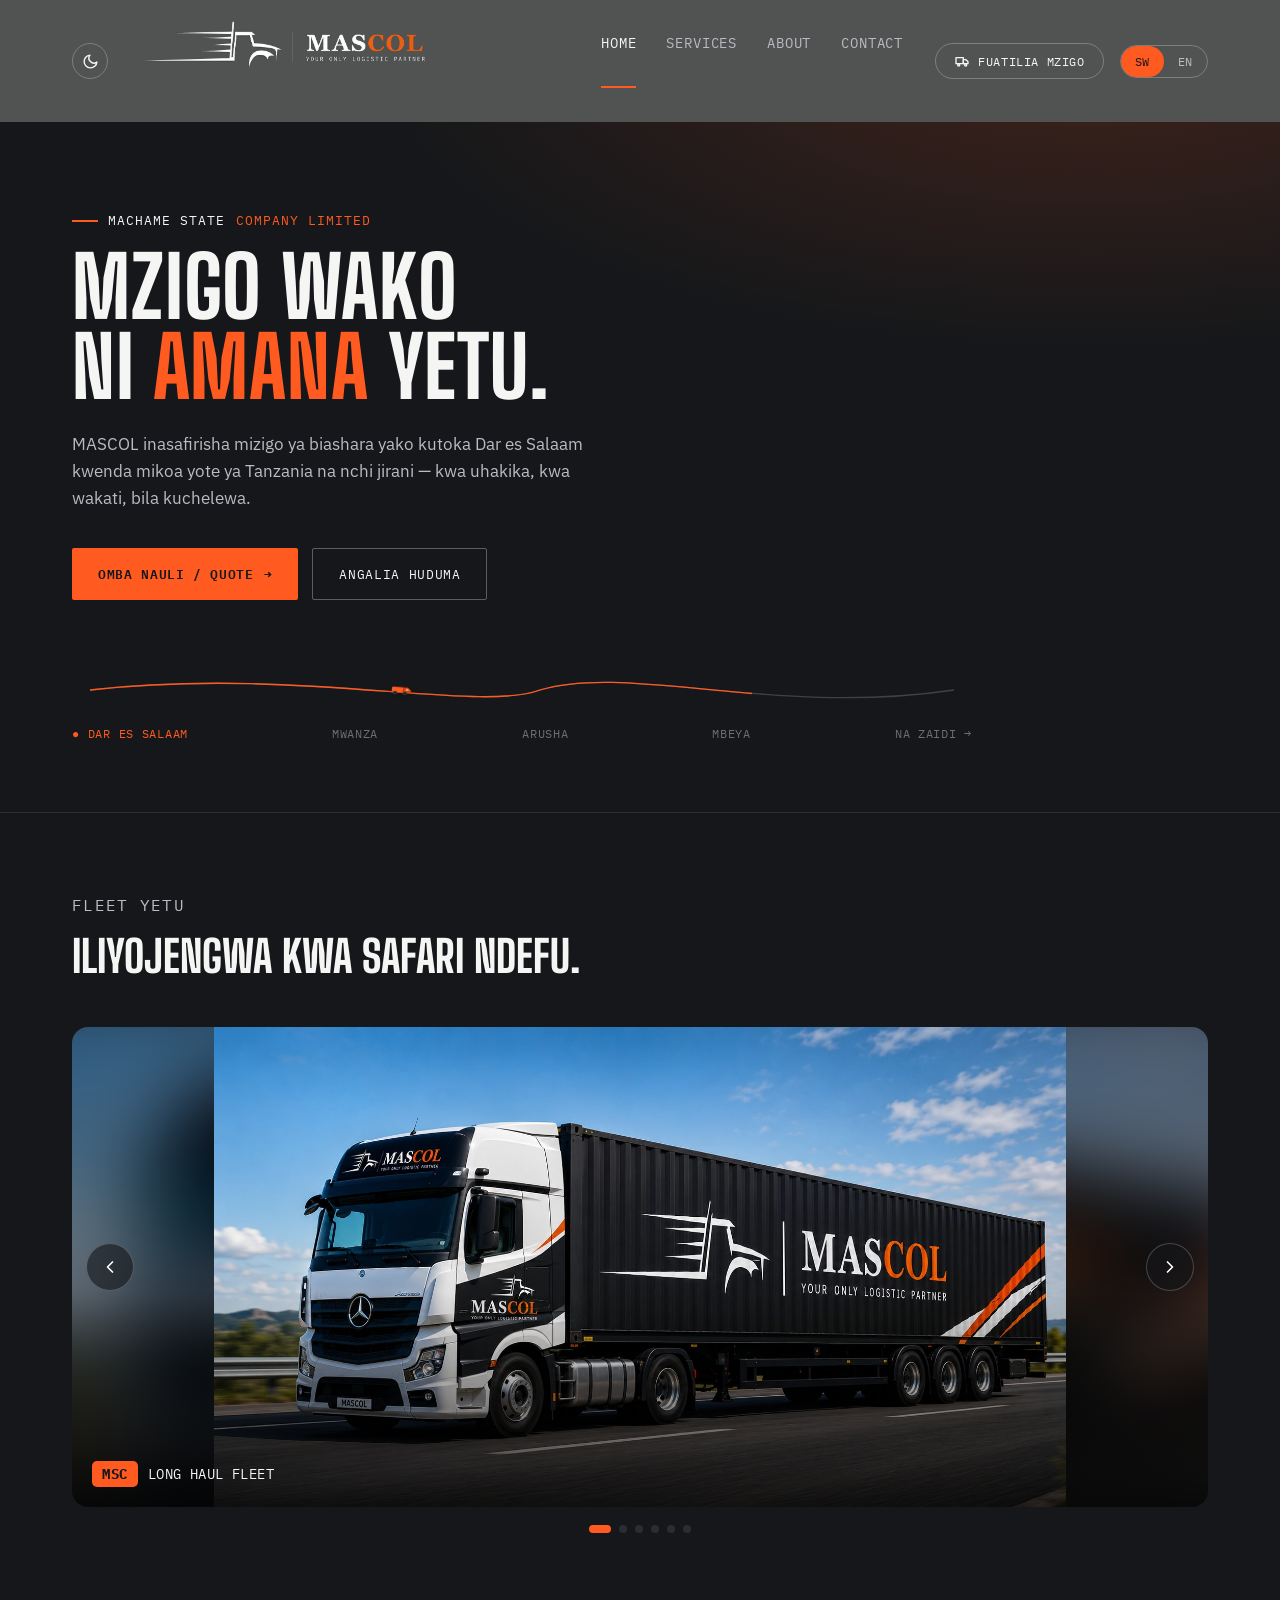
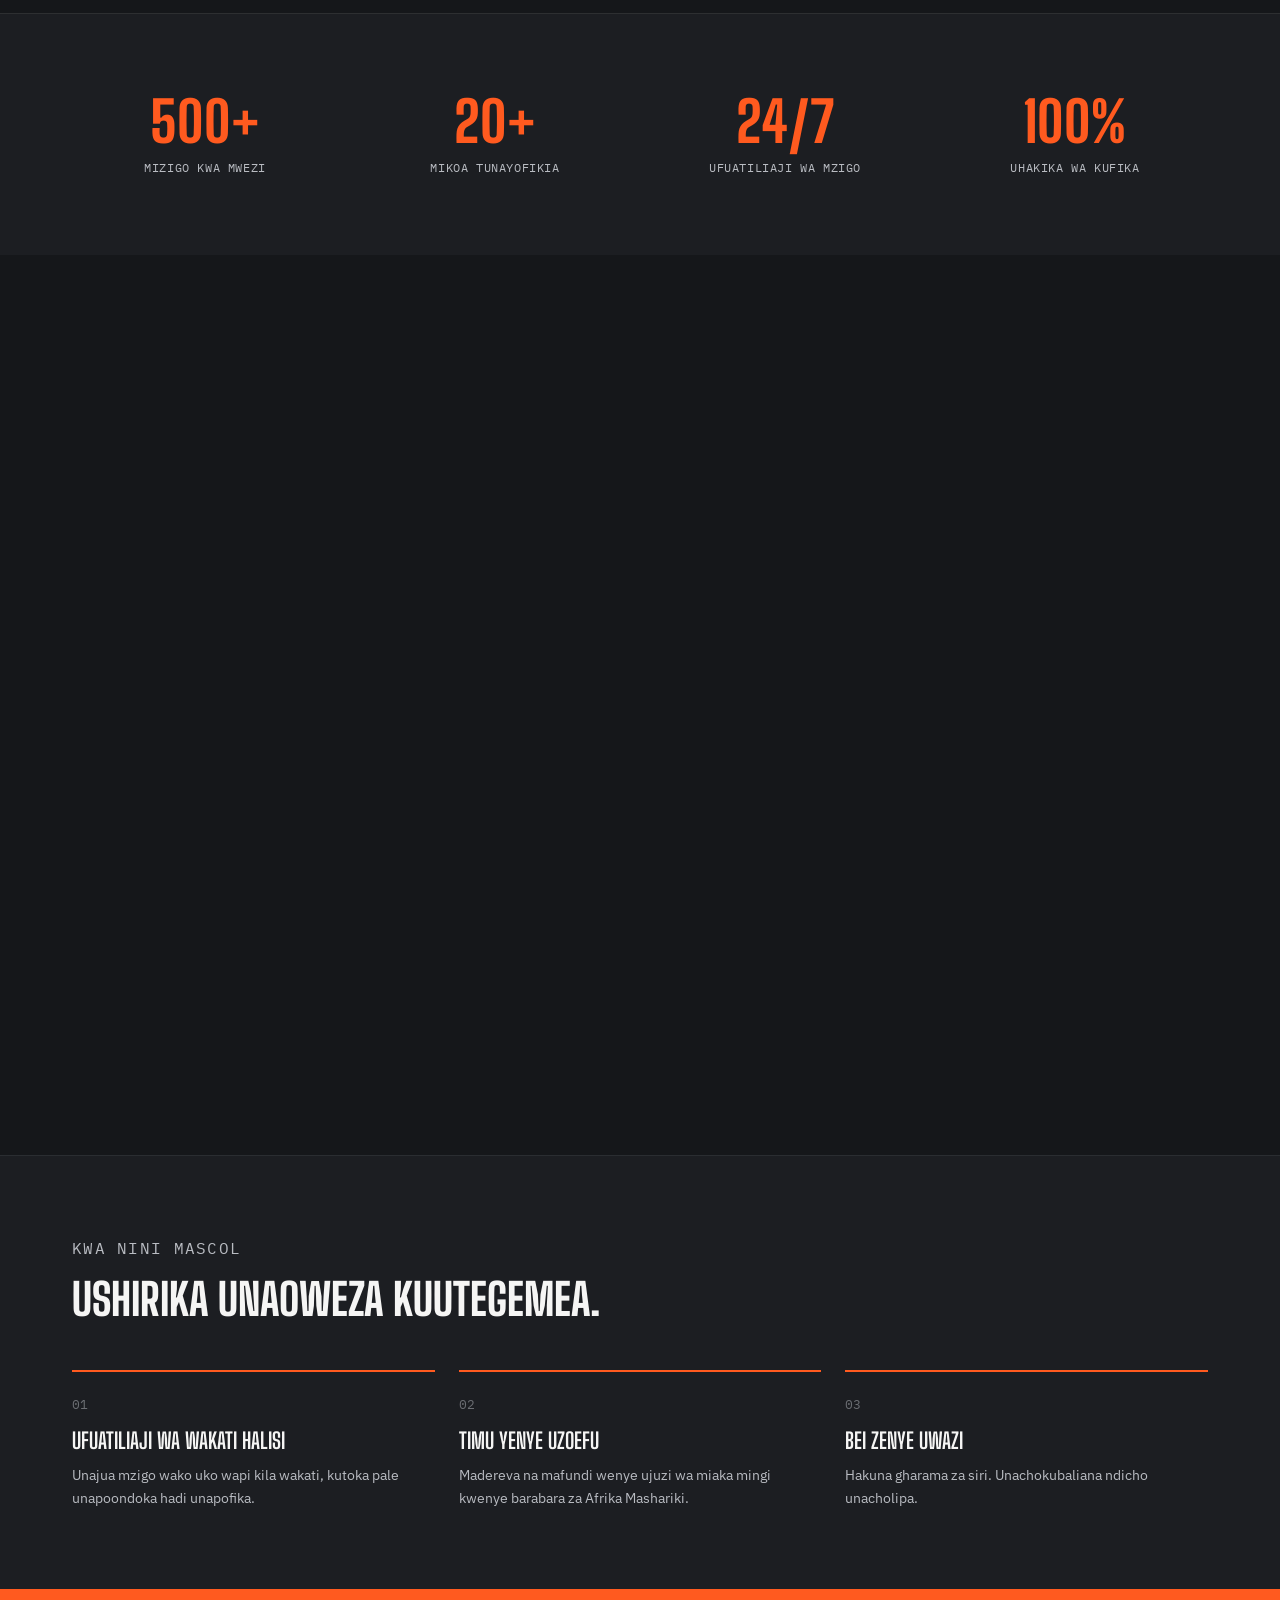
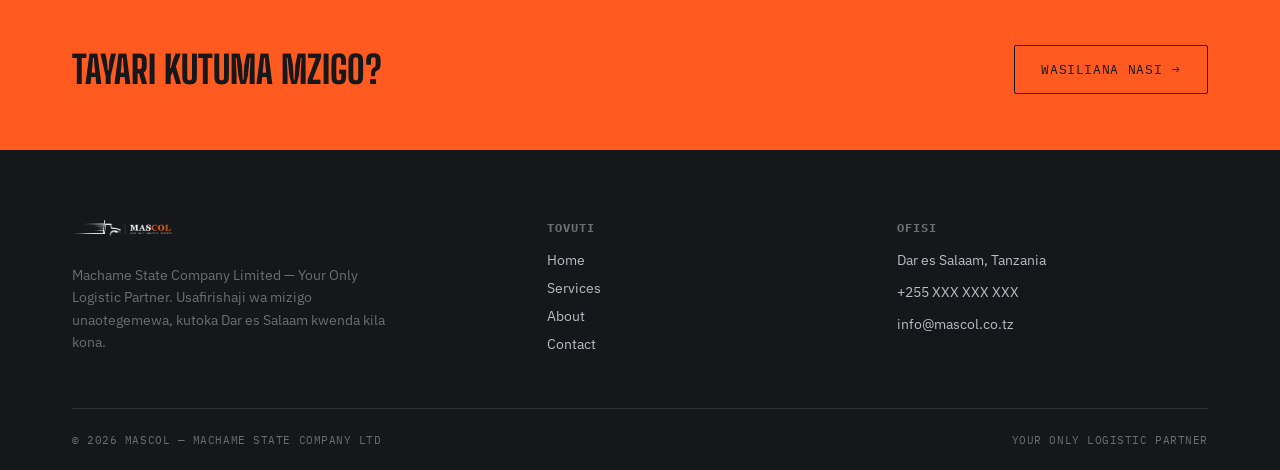
==== index.html @ 11c91803 "Add files via upload" ====
<!DOCTYPE html>
<html lang="sw">
<head>
<meta charset="UTF-8">
<meta name="viewport" content="width=device-width, initial-scale=1.0">
<title>MASCOL — Machame State Company Limited | Mzigo Wako, Amana Yetu</title>
<meta name="description" content="MASCOL (Machame State Company Limited) — kampuni ya usafirishaji wa mizigo Dar es Salaam. Your Only Logistic Partner.">
<link rel="preconnect" href="https://fonts.googleapis.com">
<link href="https://fonts.googleapis.com/css2?family=Big+Shoulders+Display:wght@700;800;900&family=IBM+Plex+Sans:wght@400;500;600;700&family=IBM+Plex+Mono:wght@400;500&display=swap" rel="stylesheet">
<link rel="stylesheet" href="css/style.css">
</head>
<body>

<header class="site-header">
  <div class="wrap">
        <button class="theme-toggle" id="themeToggle" aria-label="Badilisha mwonekano (dark/light)">
        <svg class="icon-moon" viewBox="0 0 24 24" fill="none" stroke-width="2" stroke-linecap="round" stroke-linejoin="round"><path d="M21 12.8A9 9 0 1 1 11.2 3 7 7 0 0 0 21 12.8z"/></svg>
        <svg class="icon-sun" viewBox="0 0 24 24" fill="none" stroke-width="2" stroke-linecap="round" stroke-linejoin="round"><circle cx="12" cy="12" r="4"/><path d="M12 2v2M12 20v2M4.9 4.9l1.4 1.4M17.7 17.7l1.4 1.4M2 12h2M20 12h2M4.9 19.1l1.4-1.4M17.7 6.3l1.4-1.4"/></svg>
      </button>

    <a href="index.html" class="brand">
      <img src="assets/logo-full-lockup.png" alt="MASCOL - Your Only Logistic Partner" class="brand-logo logo-dark">
      <img src="assets/logo-full-lockup-dark.png" alt="MASCOL - Your Only Logistic Partner" class="brand-logo logo-light">
    </a>
    <nav class="main-nav" id="mainNav">
      <a href="index.html" class="active" data-i18n-en="Home">Home</a>
      <a href="services.html" data-i18n-en="Services">Services</a>
      <a href="about.html" data-i18n-en="About">About</a>
      <a href="contact.html" data-i18n-en="Contact">Contact</a>
    </nav>
    <div class="header-right">
      <a href="contact.html" class="track-btn">
        <svg viewBox="0 0 24 24" fill="none" stroke-width="2" stroke-linecap="round" stroke-linejoin="round"><path d="M3 7h11v9H3z"/><path d="M14 10h4l3 3v3h-7z"/><circle cx="7" cy="18" r="1.6"/><circle cx="17.5" cy="18" r="1.6"/></svg>
        <span class="label" data-i18n-en="Track Shipment">Fuatilia Mzigo</span>
      </a>
      <div class="lang-switch">
        <button class="lang-btn" data-lang="sw">SW</button>
        <button class="lang-btn" data-lang="en">EN</button>
      </div>
      <button class="nav-toggle" id="navToggle" aria-label="Fungua menu">
        <span></span><span></span><span></span>
      </button>
    </div>
  </div>
</header>

<section class="hero">
  <div class="wrap">
    <p class="eyebrow" data-i18nhtml-en="<span class='eyebrow-white'>Machame State</span> Company Limited"><span class="eyebrow-white">Machame State</span> Company Limited</p>
    <h1 data-i18nhtml-en="Your cargo,<br>our <span class='accent'>commitment</span>.">Mzigo wako<br>ni <span class="accent">amana</span> yetu.</h1>
    <p class="lede" data-i18n-en="MASCOL moves your business cargo from Dar es Salaam to every region and neighbouring country — reliably, on time, every time.">MASCOL inasafirisha mizigo ya biashara yako kutoka Dar es Salaam kwenda mikoa yote ya Tanzania na nchi jirani — kwa uhakika, kwa wakati, bila kuchelewa.</p>
    <div class="btn-row">
      <a href="contact.html" class="btn btn-primary"><span data-i18n-en="Get a Quote">Omba Nauli / Quote</span> →</a>
      <a href="services.html" class="btn btn-outline" data-i18n-en="View Services">Angalia Huduma</a>
    </div>

    <div class="route-map">
      <div class="route-track">
        <svg class="route-line-svg" viewBox="0 0 1000 90" preserveAspectRatio="none">
          <path id="routeCurve" class="route-path" d="M20,45 C 250,10 450,80 520,45 C 620,5 780,85 980,45" />
          <path class="route-progress" d="M20,45 C 250,10 450,80 520,45 C 620,5 780,85 980,45" pathLength="900"/>
          <g class="route-truck">
            <rect x="-9" y="-8" width="13" height="8" rx="1.4"></rect>
            <path d="M4,-8 h4.5 l4,4.3 v3.7 h-8.5 z"></path>
            <rect x="6.4" y="-5.6" width="3.2" height="2.6" rx="0.4" class="window"></rect>
            <circle cx="-5" cy="0.6" r="2.1"></circle>
            <circle cx="6" cy="0.6" r="2.1"></circle>
            <animateMotion dur="7s" begin="0.4s" repeatCount="indefinite" rotate="auto" keyPoints="0;1" keyTimes="0;1" calcMode="linear">
              <mpath href="#routeCurve" xlink:href="#routeCurve"></mpath>
            </animateMotion>
          </g>
        </svg>
      </div>
      <div class="route-labels">
        <span class="origin">● DAR ES SALAAM</span>
        <span>MWANZA</span>
        <span>ARUSHA</span>
        <span>MBEYA</span>
        <span data-i18n-en="AND MORE →">NA ZAIDI →</span>
      </div>
    </div>
  </div>
</section>

<div class="tear-line on-dark"></div>

<section>
  <div class="wrap">
    <div class="section-head reveal">
      <p class="eyebrow" data-i18n-en="Our Fleet">Fleet Yetu</p>
      <h2 data-i18n-en="Built for the road ahead.">Iliyojengwa kwa safari ndefu.</h2>
    </div>
    <div class="fleet-scroll-wrap reveal">
      <button class="fleet-arrow prev" id="fleetPrev" aria-label="Iliyotangulia">
        <svg viewBox="0 0 24 24" fill="none" stroke="currentColor" stroke-width="2" stroke-linecap="round" stroke-linejoin="round"><polyline points="15 18 9 12 15 6"></polyline></svg>
      </button>
      <div class="fleet-viewport" id="fleetViewport">
        <div class="fleet-track" id="fleetTrack">
          <div class="fleet-item">
            <img class="bg-fill" src="assets/fleet/fleet-semi-truck.jpg" alt="" aria-hidden="true">
            <img class="fg-photo" src="assets/fleet/fleet-semi-truck.jpg" alt="MASCOL branded long-haul semi truck">
            <div class="tag"><span>MSC</span> Long Haul Fleet</div>
          </div>
          <div class="fleet-item">
            <img class="bg-fill" src="assets/fleet/fleet-box-truck.jpg" alt="" aria-hidden="true">
            <img class="fg-photo" src="assets/fleet/fleet-box-truck.jpg" alt="MASCOL branded box truck">
            <div class="tag"><span>MSC</span> Distribution</div>
          </div>
          <div class="fleet-item">
            <img class="bg-fill" src="assets/fleet/fleet-sprinter-van.jpg" alt="" aria-hidden="true">
            <img class="fg-photo" src="assets/fleet/fleet-sprinter-van.jpg" alt="MASCOL branded sprinter van">
            <div class="tag"><span>MSC</span> City Delivery</div>
          </div>
          <div class="fleet-item">
            <img class="bg-fill" src="assets/fleet/fleet-pickup-hilux.jpg" alt="" aria-hidden="true">
            <img class="fg-photo" src="assets/fleet/fleet-pickup-hilux.jpg" alt="MASCOL branded pickup truck">
            <div class="tag"><span>MSC</span> Local Delivery</div>
          </div>
          <div class="fleet-item">
            <img class="bg-fill" src="assets/fleet/fleet-minibus.jpg" alt="" aria-hidden="true">
            <img class="fg-photo" src="assets/fleet/fleet-minibus.jpg" alt="MASCOL branded minibus">
            <div class="tag"><span>MSC</span> Light Fleet</div>
          </div>
          <div class="fleet-item">
            <img class="bg-fill" src="assets/fleet/team-uniform.jpg" alt="" aria-hidden="true">
            <img class="fg-photo" src="assets/fleet/team-uniform.jpg" alt="MASCOL team member">
            <div class="tag"><span>MSC</span> Our Team</div>
          </div>
        </div>
      </div>
      <button class="fleet-arrow next" id="fleetNext" aria-label="Inayofuata">
        <svg viewBox="0 0 24 24" fill="none" stroke="currentColor" stroke-width="2" stroke-linecap="round" stroke-linejoin="round"><polyline points="9 18 15 12 9 6"></polyline></svg>
      </button>
    </div>
    <div class="fleet-dots" id="fleetDots"></div>
  </div>
</section>

<div class="tear-line on-dark"></div>

<section class="section-on-ink">
  <div class="wrap">
    <div class="stats">
      <div class="stat reveal"><div class="num">500+</div><div class="label" data-i18n-en="Shipments Per Month">Mizigo Kwa Mwezi</div></div>
      <div class="stat reveal"><div class="num">20+</div><div class="label" data-i18n-en="Regions Covered">Mikoa Tunayofikia</div></div>
      <div class="stat reveal"><div class="num">24/7</div><div class="label" data-i18n-en="Cargo Tracking">Ufuatiliaji wa Mzigo</div></div>
      <div class="stat reveal"><div class="num">100%</div><div class="label" data-i18n-en="Delivery Reliability">Uhakika wa Kufika</div></div>
    </div>
  </div>
</section>

<section>
  <div class="wrap">
    <div class="section-head reveal">
      <p class="eyebrow" data-i18n-en="Manifest — Services">Manifest — Huduma</p>
      <h2 data-i18n-en="Every shipment, the right route.">Kila mzigo, njia yake sahihi.</h2>
      <p data-i18n-en="From a single shop delivery to a full factory shipment — MASCOL has a route planned for every kind of cargo.">Kuanzia mzigo mdogo wa duka hadi shehena kubwa ya kiwanda — MASCOL ina njia iliyopangwa kwa kila aina ya mzigo.</p>
    </div>

    <div class="icon-card-grid">
      <a href="services.html" class="icon-card reveal">
        <div class="icon-wrap"><svg viewBox="0 0 24 24" fill="none" stroke-width="1.8" stroke-linecap="round" stroke-linejoin="round"><path d="M3 7h11v9H3z"/><path d="M14 10h4l3 3v3h-7z"/><circle cx="7" cy="18" r="1.6"/><circle cx="17.5" cy="18" r="1.6"/></svg></div>
        <span class="code">MSC 01</span>
        <h3 data-i18n-en="Domestic Freight">Usafirishaji wa Ndani</h3>
        <p data-i18n-en="Regular schedules to every region of Tanzania.">Ratiba za mara kwa mara kwenda kila mkoa wa Tanzania.</p>
        <span class="go" data-i18n-en="Learn more →">Soma Zaidi →</span>
      </a>
      <a href="services.html" class="icon-card reveal">
        <div class="icon-wrap"><svg viewBox="0 0 24 24" fill="none" stroke-width="1.8" stroke-linecap="round" stroke-linejoin="round"><circle cx="12" cy="12" r="9"/><path d="M3 12h18M12 3c2.5 2.6 4 6 4 9s-1.5 6.4-4 9c-2.5-2.6-4-6-4-9s1.5-6.4 4-9z"/></svg></div>
        <span class="code">MSC 02</span>
        <h3 data-i18n-en="International Freight">Usafirishaji wa Kimataifa</h3>
        <p data-i18n-en="Cross-border cargo to Kenya, Uganda, Rwanda, Zambia & DRC.">Mizigo ya mpakani kwenda Kenya, Uganda, Rwanda, Zambia na DRC.</p>
        <span class="go" data-i18n-en="Learn more →">Soma Zaidi →</span>
      </a>
      <a href="services.html" class="icon-card reveal">
        <div class="icon-wrap"><svg viewBox="0 0 24 24" fill="none" stroke-width="1.8" stroke-linecap="round" stroke-linejoin="round"><path d="M4 4h16v6H4z"/><path d="M4 10l2 10h12l2-10"/><path d="M9 14h6"/></svg></div>
        <span class="code">MSC 03</span>
        <h3>Clearing & Forwarding</h3>
        <p data-i18n-en="Full port & customs representation, documents included.">Uwakilishi kamili bandarini na forodhani, hati zote zikiwemo.</p>
        <span class="go" data-i18n-en="Learn more →">Soma Zaidi →</span>
      </a>
      <a href="services.html" class="icon-card reveal">
        <div class="icon-wrap"><svg viewBox="0 0 24 24" fill="none" stroke-width="1.8" stroke-linecap="round" stroke-linejoin="round"><path d="M3 9l9-5 9 5-9 5-9-5z"/><path d="M3 9v7l9 5 9-5V9"/><path d="M12 14v7"/></svg></div>
        <span class="code">MSC 04</span>
        <h3>Warehousing & Storage</h3>
        <p data-i18n-en="Protected warehouses before or after transport.">Maghala yaliyolindwa kabla au baada ya usafirishaji.</p>
        <span class="go" data-i18n-en="Learn more →">Soma Zaidi →</span>
      </a>
      <a href="services.html" class="icon-card reveal">
        <div class="icon-wrap"><svg viewBox="0 0 24 24" fill="none" stroke-width="1.8" stroke-linecap="round" stroke-linejoin="round"><circle cx="12" cy="8" r="4"/><path d="M6 20l2-6h8l2 6"/><path d="M9 14v-2M15 14v-2"/></svg></div>
        <span class="code">MSC 05</span>
        <h3 data-i18n-en="Special / Heavy Cargo">Mizigo Maalum</h3>
        <p data-i18n-en="Machinery, vehicles & out-of-gauge shipments.">Mitambo, magari na shehena zisizo za kawaida.</p>
        <span class="go" data-i18n-en="Learn more →">Soma Zaidi →</span>
      </a>
      <a href="contact.html" class="icon-card reveal" style="background: var(--ink); border-color: var(--ink);">
        <div class="icon-wrap" style="background: var(--orange);"><svg viewBox="0 0 24 24" fill="none" stroke="#15171a" stroke-width="1.8" stroke-linecap="round" stroke-linejoin="round"><path d="M5 12h14M13 6l6 6-6 6"/></svg></div>
        <span class="code" style="color: var(--steel-dark);" data-i18n-en="Need something else?">Unahitaji nyingine?</span>
        <h3 style="color: var(--line);" data-i18n-en="Talk to our team">Ongea na timu yetu</h3>
        <p style="color: var(--steel-dark);" data-i18n-en="Tell us your cargo — we'll find the right route.">Tuambie mzigo wako — tutakupa njia sahihi.</p>
        <span class="go" data-i18n-en="Contact us →">Wasiliana Nasi →</span>
      </a>
    </div>
  </div>
</section>

<div class="tear-line"></div>

<section class="section-on-ink">
  <div class="wrap">
    <div class="section-head reveal">
      <p class="eyebrow" data-i18n-en="Why MASCOL">Kwa Nini MASCOL</p>
      <h2 data-i18n-en="A partnership you can rely on.">Ushirika unaoweza kuutegemea.</h2>
    </div>
    <div class="card-grid">
      <div class="card reveal">
        <div class="card-num">01</div>
        <h3 data-i18n-en="Real-Time Tracking">Ufuatiliaji wa Wakati Halisi</h3>
        <p data-i18n-en="You know where your cargo is at all times, from pickup to delivery.">Unajua mzigo wako uko wapi kila wakati, kutoka pale unapoondoka hadi unapofika.</p>
      </div>
      <div class="card reveal">
        <div class="card-num">02</div>
        <h3 data-i18n-en="Experienced Team">Timu Yenye Uzoefu</h3>
        <p data-i18n-en="Drivers and technicians with years of experience on East Africa's roads.">Madereva na mafundi wenye ujuzi wa miaka mingi kwenye barabara za Afrika Mashariki.</p>
      </div>
      <div class="card reveal">
        <div class="card-num">03</div>
        <h3 data-i18n-en="Transparent Pricing">Bei Zenye Uwazi</h3>
        <p data-i18n-en="No hidden costs. What you agree to is what you pay.">Hakuna gharama za siri. Unachokubaliana ndicho unacholipa.</p>
      </div>
    </div>
  </div>
</section>

<section class="cta-band">
  <div class="wrap">
    <h2 data-i18n-en="Ready to ship?">Tayari kutuma mzigo?</h2>
    <a href="contact.html" class="btn btn-outline"><span data-i18n-en="Contact Us">Wasiliana Nasi</span> →</a>
  </div>
</section>

<footer class="site-footer">
  <div class="wrap">
    <div class="footer-grid">
      <div class="footer-brand">
        <img src="assets/logo-full-lockup.png" alt="MASCOL - Your Only Logistic Partner" class="brand-logo logo-dark"><img src="assets/logo-full-lockup-dark.png" alt="MASCOL - Your Only Logistic Partner" class="brand-logo logo-light">
        <p data-i18n-en="Machame State Company Limited — Your Only Logistic Partner. Reliable cargo transport, from Dar es Salaam to every corner.">Machame State Company Limited — Your Only Logistic Partner. Usafirishaji wa mizigo unaotegemewa, kutoka Dar es Salaam kwenda kila kona.</p>
      </div>
      <div class="footer-col">
        <h4 data-i18n-en="Site">Tovuti</h4>
        <a href="index.html" data-i18n-en="Home">Home</a>
        <a href="services.html" data-i18n-en="Services">Services</a>
        <a href="about.html" data-i18n-en="About">About</a>
        <a href="contact.html" data-i18n-en="Contact">Contact</a>
      </div>
      <div class="footer-col">
        <h4 data-i18n-en="Office">Ofisi</h4>
        <p>Dar es Salaam, Tanzania</p>
        <p>+255 XXX XXX XXX</p>
        <p>info@mascol.co.tz</p>
      </div>
    </div>
    <div class="tear-line on-dark"></div>
    <div class="footer-bottom">
      <span>© <span id="year"></span> MASCOL — MACHAME STATE COMPANY LTD</span>
      <span>YOUR ONLY LOGISTIC PARTNER</span>
    </div>
  </div>
</footer>

<script src="js/script.js"></script>
</body>
</html>
---- css/style.css ----
/* =========================================================
   MASCOL — Machame State Company Limited
   Stylesheet
   ========================================================= */

:root{
  --ink: #15171a;
  --ink-soft: #1c1e22;
  --header-grey: #515353;
  --line: #2a2d31;
  --line-on-dark: rgba(255,255,255,0.1);
  --steel: #b9bcc2;
  --steel-dark: #6b6e73;
  --white: #f5f5f4;
  --orange: #ff5a1f;
  --orange-dark: #d9440f;

  --font-display: 'Big Shoulders Display', sans-serif;
  --font-body: 'IBM Plex Sans', sans-serif;
  --font-mono: 'IBM Plex Mono', monospace;

  color-scheme: dark;
  transition: background-color .25s ease, color .25s ease;
}

/* ---------- Light mode ---------- */
html[data-theme="light"]{
  color-scheme: light;
  --ink: #f6f5f2;
  --ink-soft: #ffffff;
  --header-grey: #ffffff;
  --line: #e4e1da;
  --line-on-dark: rgba(21,23,26,0.1);
  --steel: #4b4d52;
  --steel-dark: #8a8d92;
  --white: #15171a;
  --orange: #e04c17;
  --orange-dark: #b53a10;
}
html[data-theme="light"] .site-header{
  border-bottom: 1px solid var(--line);
}
html[data-theme="light"] .track-btn{ border-color: rgba(21,23,26,0.2); }
html[data-theme="light"] .track-btn svg{ stroke: var(--white); }
html[data-theme="light"] .lang-switch{ border-color: rgba(21,23,26,0.2); }
html[data-theme="light"] .btn-outline{ border-color: rgba(21,23,26,0.3); }
html[data-theme="light"] .icon-card{ box-shadow: 0 1px 3px rgba(21,23,26,0.06); }
html[data-theme="light"] .cta-band h2,
html[data-theme="light"] .cta-band .btn-outline{ color: #fff; }
html[data-theme="light"] .cta-band .btn-outline{ border-color:#fff; }
html[data-theme="light"] .cta-band .btn-outline:hover{ background:#fff; color: var(--orange); }

/* ---------- Theme toggle button ---------- */
.theme-toggle{
  display:flex; align-items:center; justify-content:center;
  width: 36px; height: 36px;
  border-radius: 999px;
  border: 1px solid rgba(255,255,255,0.25);
  background: transparent;
  cursor:pointer;
  transition: border-color .2s ease, background .2s ease;
  flex-shrink:0;
}
.theme-toggle:hover{ border-color: var(--orange); }
.theme-toggle svg{ width:17px; height:17px; stroke: var(--white); }
.theme-toggle .icon-moon{ display:block; }
.theme-toggle .icon-sun{ display:none; }
html[data-theme="light"] .theme-toggle .icon-moon{ display:none; }
html[data-theme="light"] .theme-toggle .icon-sun{ display:block; }
html[data-theme="light"] .theme-toggle{ border-color: rgba(21,23,26,0.2); }

*,*::before,*::after{ box-sizing: border-box; }
html{ scroll-behavior: smooth; }
body{
  margin:0;
  background: var(--ink);
  color: var(--white);
  font-family: var(--font-body);
  -webkit-font-smoothing: antialiased;
}
img{ max-width:100%; display:block; }
a{ color:inherit; text-decoration:none; }
.wrap{
  max-width: 1200px;
  margin: 0 auto;
  padding: 0 32px;
}
@media (max-width: 700px){ .wrap{ padding: 0 20px; } }

@media (prefers-reduced-motion: reduce){
  *{ animation-duration: 0.01ms !important; animation-iteration-count: 1 !important; transition-duration: 0.01ms !important; scroll-behavior: auto !important; }
}

:focus-visible{
  outline: 2px solid var(--orange);
  outline-offset: 3px;
}

/* ---------- Header ---------- */
.site-header{
  background: var(--header-grey);
  position: sticky;
  top: 0;
  z-index: 100;
}
.site-header .wrap{
  display:flex;
  align-items:center;
  gap: 32px;
  height: 122px;
}
.brand{
  display:flex;
  align-items:center;
  gap: 12px;
  margin-right: auto;
  min-width:0;
  flex-shrink:1;
}
.brand-logo{ max-height: 80px; width:auto; max-width: 100%; display:block; }
.logo-light{ display:none; }
html[data-theme="light"] .logo-dark{ display:none; }
html[data-theme="light"] .logo-light{ display:block; }
.footer-brand img.logo-light{ display:none; }
html[data-theme="light"] .footer-brand img.logo-dark{ display:none; }
html[data-theme="light"] .footer-brand img.logo-light{ display:block; }
.brand-text-wrap{
  display:flex;
  flex-direction:column;
  line-height:1;
  gap: 4px;
}
.brand-text{
  font-family: var(--font-display);
  font-weight: 800;
  font-size: 24px;
  letter-spacing: 0.02em;
  color: var(--white);
}
.brand-text span{ color: var(--orange); }
.brand-slogan{
  font-family: var(--font-mono);
  font-size: 9px;
  letter-spacing: 0.12em;
  text-transform: uppercase;
  color: var(--steel);
}

.main-nav{
  display:flex;
  align-items:center;
  gap: 30px;
}
.main-nav a{
  font-family: var(--font-mono);
  font-size: 14px;
  letter-spacing: 0.06em;
  text-transform: uppercase;
  color: var(--steel);
  padding-bottom: 34px;
  border-bottom: 2px solid transparent;
  transition: color .2s ease, border-color .2s ease;
}
.main-nav a:hover{ color: var(--white); }
.main-nav a.active{ color: var(--white); border-color: var(--orange); }

.header-right{ display:flex; align-items:center; gap: 16px; }
.track-btn{
  display:flex; align-items:center; gap:8px;
  border: 1px solid rgba(255,255,255,0.25);
  border-radius: 999px;
  padding: 9px 18px;
  font-family: var(--font-mono);
  font-size: 12px;
  letter-spacing: 0.05em;
  text-transform: uppercase;
  color: var(--white);
  transition: border-color .2s ease, background .2s ease;
}
.track-btn:hover{ border-color: var(--orange); background: rgba(255,90,31,0.08); }
.track-btn svg{ width:16px; height:16px; stroke: var(--white); flex-shrink:0; }

.lang-switch{
  display:flex; align-items:center;
  border: 1px solid rgba(255,255,255,0.25);
  border-radius: 999px;
  overflow:hidden;
}
.lang-btn{
  font-family: var(--font-mono);
  font-size: 12px;
  letter-spacing: 0.05em;
  border:none;
  background: transparent;
  color: var(--steel);
  padding: 8px 14px;
  cursor:pointer;
  transition: background .2s ease, color .2s ease;
}
.lang-btn.active{ background: var(--orange); color: var(--ink); border-radius:999px; }

.nav-toggle{
  display:none;
  flex-direction:column;
  justify-content:center;
  gap:5px;
  width: 34px; height: 34px;
  background:none;
  border:none;
  cursor:pointer;
}
.nav-toggle span{
  display:block;
  height:2px;
  background: var(--white);
  border-radius: 2px;
}

@media (max-width: 900px){
  .main-nav{
    position:absolute;
    top: 76px; left:0; right:0;
    background: var(--header-grey);
    flex-direction:column;
    align-items:flex-start;
    padding: 10px 20px 20px;
    gap: 4px;
    display:none;
  }
  .main-nav.open{ display:flex; }
  .main-nav a{ padding: 10px 0; border-bottom:none; width:100%; }
  .track-btn .label{ display:none; }
  .nav-toggle{ display:flex; }
  .site-header .wrap{ height: 76px; gap: 12px; }
  .brand-logo{ max-height: 44px; }
}

/* ---------- Hero ---------- */
.hero{
  position:relative;
  padding: 90px 0 70px;
  background:
    radial-gradient(1200px 500px at 85% -10%, rgba(255,90,31,0.18), transparent 60%),
    var(--ink);
  overflow:hidden;
}
.hero .eyebrow{
  font-family: var(--font-mono);
  font-size: 13px;
  letter-spacing: 0.08em;
  text-transform:uppercase;
  color: var(--orange);
  display:flex;
  align-items:center;
  gap:10px;
  margin: 0 0 18px;
}
.hero .eyebrow .eyebrow-white{ color: var(--white); }
.hero .eyebrow::before{
  content:"";
  width: 26px; height: 2px;
  background: var(--orange);
  display:inline-block;
}
.hero h1{
  font-family: var(--font-display);
  font-weight: 800;
  font-size: clamp(44px, 7vw, 84px);
  line-height: 0.95;
  text-transform:uppercase;
  margin: 0 0 24px;
  letter-spacing: 0.01em;
}
.hero h1 .accent{ color: var(--orange); }
.hero .lede{
  color: var(--steel);
  font-size: 17px;
  line-height: 1.6;
  max-width: 540px;
  margin: 0 0 36px;
}

.btn-row{ display:flex; gap:14px; flex-wrap:wrap; margin-bottom: 60px; }
.btn{
  display:inline-flex; align-items:center; gap:10px;
  font-family: var(--font-mono);
  font-size: 13px;
  letter-spacing: 0.05em;
  text-transform:uppercase;
  padding: 15px 26px;
  border-radius: 2px;
  transition: transform .15s ease, background .2s ease, border-color .2s ease;
}
.btn-primary{ background: var(--orange); color: var(--ink); font-weight:600; }
.btn-primary:hover{ background: var(--orange-dark); transform: translateY(-2px); }
.btn-outline{ border: 1px solid rgba(255,255,255,0.3); color: var(--white); }
.btn-outline:hover{ border-color: var(--orange); color: var(--orange); }

.route-map{ max-width: 900px; }
.route-track{ width:100%; }
.route-line-svg{ width:100%; height:60px; display:block; }
.route-path{ fill:none; stroke: rgba(255,255,255,0.18); stroke-width:2; }
.route-progress{
  fill:none; stroke: var(--orange); stroke-width:2;
  stroke-dasharray: 900;
  stroke-dashoffset: 900;
  animation: draw-route 2.6s 0.3s ease forwards;
}
@keyframes draw-route{ to{ stroke-dashoffset: 210; } }
.route-labels{
  display:flex; justify-content:space-between; flex-wrap:wrap; gap:10px;
  font-family: var(--font-mono);
  font-size: 12px;
  letter-spacing: 0.06em;
  text-transform:uppercase;
  color: var(--steel-dark);
  margin-top: 6px;
}
.route-labels .origin{ color: var(--orange); }

.route-truck{
  filter: drop-shadow(0 2px 4px rgba(0,0,0,0.4));
}
.route-truck rect{ fill: var(--orange); }
.route-truck path{ fill: var(--orange-dark); }
.route-truck .window{ fill: rgba(255,255,255,0.55); }
.route-truck circle{ fill: var(--ink); stroke: var(--steel-dark); stroke-width: 0.6; }
html[data-theme="light"] .route-truck circle{ fill: #2a2d31; }

/* ---------- Section basics ---------- */
section{ padding: 80px 0; }
.section-on-ink{ background: var(--ink-soft); }
.section-head{ max-width: 640px; margin-bottom: 48px; }
.eyebrow{
  font-family: var(--font-mono);
  font-size: 13px;
  letter-spacing: 0.08em;
  text-transform:uppercase;
  color: var(--orange);
  margin: 0 0 14px;
}
.section-head h2{
  font-family: var(--font-display);
  font-weight: 800;
  text-transform:uppercase;
  font-size: clamp(28px, 4vw, 44px);
  line-height: 1.05;
  margin: 0 0 14px;
}
.section-head p{ color: var(--steel); font-size:16px; line-height:1.6; }

.tear-line{ height:1px; background: var(--line); }
.tear-line.on-dark{ background: var(--line-on-dark); }

/* ---------- Fleet showcase (single-slide carousel) ---------- */
.fleet-scroll-wrap{ position:relative; }
.fleet-viewport{
  overflow:hidden;
  border-radius:16px;
}
.fleet-track{
  display:flex;
  transition: transform .55s cubic-bezier(.2,.8,.2,1);
  will-change: transform;
}
.fleet-item{
  position:relative;
  overflow:hidden;
  flex:0 0 100%;
  height:480px;
  background: var(--ink-soft);
}
.fleet-item .bg-fill{
  position:absolute; inset:0;
  width:100%; height:100%;
  object-fit:cover;
  filter: blur(32px) brightness(0.55) saturate(1.15);
  transform: scale(1.15);
  z-index:0;
}
.fleet-item .fg-photo{
  position:relative;
  z-index:1;
  width:100%; height:100%;
  object-fit:contain;
  display:block;
  margin:0 auto;
}
.fleet-item::after{
  content:'';
  position:absolute; inset:0;
  background: linear-gradient(180deg, rgba(0,0,0,0) 55%, rgba(0,0,0,0.78) 100%);
  pointer-events:none;
  z-index:2;
}
.fleet-item .tag{
  position:absolute; left:20px; right:20px; bottom:20px;
  z-index:3;
  display:flex; align-items:center; gap:10px;
  font-family: var(--font-mono);
  font-size:14px;
  letter-spacing:0.03em;
  text-transform:uppercase;
  color: var(--white);
}
.fleet-item .tag span{
  display:inline-flex; align-items:center;
  background: var(--orange);
  color: var(--ink);
  font-weight:700;
  padding:4px 10px;
  border-radius:5px;
  letter-spacing:0.04em;
}
.fleet-arrow{
  position:absolute; top:50%; transform:translateY(-50%);
  width:48px; height:48px;
  border-radius:50%;
  display:flex; align-items:center; justify-content:center;
  background: rgba(21,23,26,0.6);
  backdrop-filter: blur(6px);
  border:1px solid rgba(255,255,255,0.22);
  color:#fff; cursor:pointer;
  z-index:5;
  transition: background .2s ease, border-color .2s ease, color .2s ease, transform .2s ease;
}
.fleet-arrow svg{ width:20px; height:20px; }
.fleet-arrow:hover{ background: var(--orange); border-color: var(--orange); color: var(--ink); transform: translateY(-50%) scale(1.06); }
.fleet-arrow.prev{ left:14px; }
.fleet-arrow.next{ right:14px; }
html[data-theme="light"] .fleet-arrow{ background: rgba(255,255,255,0.8); color: var(--ink); border-color: rgba(21,23,26,0.15); }
.fleet-dots{
  display:flex; justify-content:center; gap:8px;
  margin-top:18px;
}
.fleet-dot{
  width:8px; height:8px; border-radius:50%;
  background: var(--line);
  border:none; cursor:pointer; padding:0;
  transition: background .2s ease, transform .2s ease, width .2s ease;
}
.fleet-dot.active{ background: var(--orange); width:22px; border-radius:4px; }
@media (max-width: 900px){
  .fleet-item{ height: 320px; }
  .fleet-arrow{ width:40px; height:40px; }
  .fleet-arrow svg{ width:17px; height:17px; }
}

/* ---------- Stats ---------- */
.stats{
  display:grid;
  grid-template-columns: repeat(4, 1fr);
  gap: 24px;
  text-align:center;
}
.stat .num{
  font-family: var(--font-display);
  font-weight: 800;
  font-size: clamp(36px, 5vw, 56px);
  color: var(--orange);
  line-height:1;
  margin-bottom: 10px;
}
.stat .label{
  font-family: var(--font-mono);
  font-size: 12px;
  letter-spacing: 0.05em;
  text-transform:uppercase;
  color: var(--steel);
}
@media (max-width: 700px){ .stats{ grid-template-columns: repeat(2, 1fr); gap: 36px 20px; } }

/* ---------- Icon card grid (services teaser) ---------- */
.icon-card-grid{
  display:grid;
  grid-template-columns: repeat(3, 1fr);
  gap: 18px;
}
.icon-card{
  background: var(--ink-soft);
  border: 1px solid var(--line);
  border-radius: 4px;
  padding: 28px;
  display:flex; flex-direction:column;
  transition: border-color .2s ease, transform .2s ease;
}
.icon-card:hover{ border-color: var(--orange); transform: translateY(-4px); }
.icon-wrap{
  width: 44px; height: 44px;
  border-radius: 4px;
  background: rgba(255,90,31,0.12);
  display:flex; align-items:center; justify-content:center;
  margin-bottom: 22px;
}
.icon-wrap svg{ width:22px; height:22px; stroke: var(--orange); }
.icon-card .code{
  font-family: var(--font-mono);
  font-size: 11px;
  letter-spacing: 0.08em;
  color: var(--steel-dark);
  margin-bottom: 8px;
}
.icon-card h3{
  font-family: var(--font-display);
  font-weight:700;
  font-size: 22px;
  text-transform:uppercase;
  margin: 0 0 10px;
}
.icon-card p{ color: var(--steel); font-size:14px; line-height:1.6; margin:0 0 18px; flex-grow:1; }
.icon-card .go{
  font-family: var(--font-mono);
  font-size: 12px;
  letter-spacing: 0.05em;
  text-transform:uppercase;
  color: var(--orange);
}
@media (max-width: 900px){ .icon-card-grid{ grid-template-columns: 1fr 1fr; } }
@media (max-width: 600px){ .icon-card-grid{ grid-template-columns: 1fr; } }

/* ---------- Card grid (why mascol) ---------- */
.card-grid{
  display:grid;
  grid-template-columns: repeat(3, 1fr);
  gap: 24px;
}
.card{
  border-top: 2px solid var(--orange);
  padding-top: 24px;
}
.card-num{
  font-family: var(--font-mono);
  font-size: 13px;
  color: var(--steel-dark);
  margin-bottom: 14px;
}
.card h3{
  font-family: var(--font-display);
  font-weight:700;
  font-size: 22px;
  text-transform:uppercase;
  margin: 0 0 10px;
}
.card p{ color: var(--steel); font-size:14px; line-height:1.6; margin:0; }
@media (max-width: 800px){ .card-grid{ grid-template-columns: 1fr; } }

/* ---------- CTA band ---------- */
.cta-band{
  background: var(--orange);
  padding: 56px 0;
}
.cta-band .wrap{
  display:flex; align-items:center; justify-content:space-between; flex-wrap:wrap; gap:20px;
}
.cta-band h2{
  font-family: var(--font-display);
  font-weight:800;
  text-transform:uppercase;
  font-size: clamp(26px, 3.4vw, 38px);
  color: var(--ink);
  margin:0;
}
.cta-band .btn-outline{
  border-color: var(--ink);
  color: var(--ink);
}
.cta-band .btn-outline:hover{ background: var(--ink); color: var(--orange); border-color: var(--ink); }

/* ---------- Footer ---------- */
.site-footer{ padding: 70px 0 0; }
.footer-grid{
  display:grid;
  grid-template-columns: 1.4fr 1fr 1fr;
  gap: 40px;
  padding-bottom: 40px;
}
.footer-brand img{ height: 28px; margin-bottom: 16px; }
.footer-brand p{ color: var(--steel-dark); font-size: 14px; line-height:1.6; max-width: 320px; }
.footer-col h4{
  font-family: var(--font-mono);
  font-size: 12px;
  letter-spacing: 0.08em;
  text-transform:uppercase;
  color: var(--steel-dark);
  margin: 0 0 16px;
}
.footer-col a, .footer-col p{
  display:block;
  color: var(--steel);
  font-size: 14px;
  margin-bottom: 10px;
}
.footer-col a:hover{ color: var(--orange); }
.footer-bottom{
  display:flex; justify-content:space-between; flex-wrap:wrap; gap:10px;
  padding: 24px 0;
  font-family: var(--font-mono);
  font-size: 11px;
  letter-spacing: 0.05em;
  text-transform:uppercase;
  color: var(--steel-dark);
}
@media (max-width: 800px){ .footer-grid{ grid-template-columns: 1fr; } }

/* ---------- Page header (inner pages) ---------- */
.page-header{
  padding: 70px 0 60px;
  background: var(--ink-soft);
  position:relative;
}
.page-header h1{
  font-family: var(--font-display);
  font-weight:800;
  text-transform:uppercase;
  font-size: clamp(38px, 6vw, 64px);
  margin: 10px 0 16px;
}
.page-header p{ color: var(--steel); max-width: 560px; font-size:16px; line-height:1.6; }
.page-header.with-image{
  min-height: 340px;
  display:flex; align-items:flex-end;
  padding-bottom: 50px;
}
.page-header.with-image img{
  position:absolute; inset:0; width:100%; height:100%; object-fit:cover; z-index:-2;
}
.page-header.with-image::after{
  content:"";
  position:absolute; inset:0;
  background: linear-gradient(0deg, var(--ink) 5%, rgba(21,23,26,0.55) 60%, rgba(21,23,26,0.25));
  z-index:-1;
}

/* ---------- About page ---------- */
.about-grid{
  display:grid;
  grid-template-columns: 1fr 1fr;
  gap: 60px;
}
.about-grid p{ color: var(--steel); font-size:15px; line-height:1.75; margin: 0 0 16px; }
@media (max-width: 850px){ .about-grid{ grid-template-columns: 1fr; gap: 40px; } }

.about-photo-split{
  display:grid;
  grid-template-columns: 0.9fr 1.1fr;
  gap: 48px;
  align-items:center;
}
.about-photo-split img{ border-radius: 4px; width:100%; height:100%; object-fit:cover; }
@media (max-width: 850px){ .about-photo-split{ grid-template-columns: 1fr; } }

.value-list{ display:flex; flex-direction:column; }
.value-row{
  display:grid;
  grid-template-columns: 90px 1fr;
  gap: 24px;
  padding: 28px 0;
  border-top: 1px solid var(--line-on-dark);
}
.value-row:last-child{ border-bottom: 1px solid var(--line-on-dark); }
.value-row .idx{
  font-family: var(--font-display);
  font-weight:800;
  font-size: 34px;
  color: var(--orange);
}
.value-row h3{
  font-family: var(--font-display);
  font-weight:700;
  text-transform:uppercase;
  font-size: 22px;
  margin: 0 0 8px;
}
.value-row p{ color: var(--steel); font-size:15px; margin:0; max-width: 560px; }

/* ---------- Services page (manifest) ---------- */
.manifest.on-light{ display:flex; flex-direction:column; }
.manifest-row{
  display:grid;
  grid-template-columns: 100px 1fr 44px;
  align-items:center;
  gap: 24px;
  padding: 34px 0;
  border-top: 1px solid var(--line-on-dark);
  transition: background .2s ease;
}
.manifest-row:last-child{ border-bottom: 1px solid var(--line-on-dark); }
.manifest-row:hover{ background: rgba(255,255,255,0.02); }
.manifest-code{
  font-family: var(--font-mono);
  font-size: 13px;
  letter-spacing: 0.08em;
  color: var(--orange);
}
.manifest-body h3{
  font-family: var(--font-display);
  font-weight:700;
  text-transform:uppercase;
  font-size: 24px;
  margin: 0 0 10px;
}
.manifest-body p{ color: var(--steel); font-size:15px; line-height:1.7; margin:0; max-width: 680px; }
.manifest-arrow{
  font-size: 22px;
  color: var(--steel-dark);
  text-align:right;
  transition: transform .2s ease, color .2s ease;
}
.manifest-row:hover .manifest-arrow{ transform: translateX(6px); color: var(--orange); }
@media (max-width: 700px){
  .manifest-row{ grid-template-columns: 1fr; gap:10px; }
  .manifest-arrow{ display:none; }
}

/* ---------- Contact page ---------- */
.contact-grid{
  display:grid;
  grid-template-columns: 0.8fr 1.2fr;
  gap: 50px;
}
.contact-card{
  background: var(--ink-soft);
  border: 1px solid var(--line);
  border-radius: 4px;
  padding: 32px;
  height: fit-content;
}
.contact-item{ padding: 16px 0; border-bottom: 1px solid var(--line-on-dark); }
.contact-item:last-child{ border-bottom:none; padding-bottom:0; }
.contact-item .label{
  font-family: var(--font-mono);
  font-size: 11px;
  letter-spacing: 0.08em;
  text-transform:uppercase;
  color: var(--steel-dark);
  margin-bottom: 6px;
}
.contact-item .value{ font-size: 15px; color: var(--white); }

form{ display:flex; flex-direction:column; gap: 20px; }
.form-field{ display:flex; flex-direction:column; gap:8px; }
.form-field label{
  font-family: var(--font-mono);
  font-size: 12px;
  letter-spacing: 0.05em;
  text-transform:uppercase;
  color: var(--steel);
}
.form-field input, .form-field textarea{
  background: var(--ink-soft);
  border: 1px solid var(--line);
  border-radius: 3px;
  padding: 13px 14px;
  color: var(--white);
  font-family: var(--font-body);
  font-size: 15px;
  transition: border-color .2s ease;
}
.form-field input:focus, .form-field textarea:focus{ border-color: var(--orange); outline:none; }
.form-field textarea{ min-height: 130px; resize: vertical; }
form .btn-primary{ align-self:flex-start; cursor:pointer; font-size:13px; }
@media (max-width: 800px){ .contact-grid{ grid-template-columns: 1fr; } }

/* ---------- Reveal on scroll ---------- */
.reveal{
  opacity: 0;
  transform: translateY(24px);
  transition: opacity .7s ease, transform .7s ease;
}
.reveal.is-visible{ opacity: 1; transform: translateY(0); }
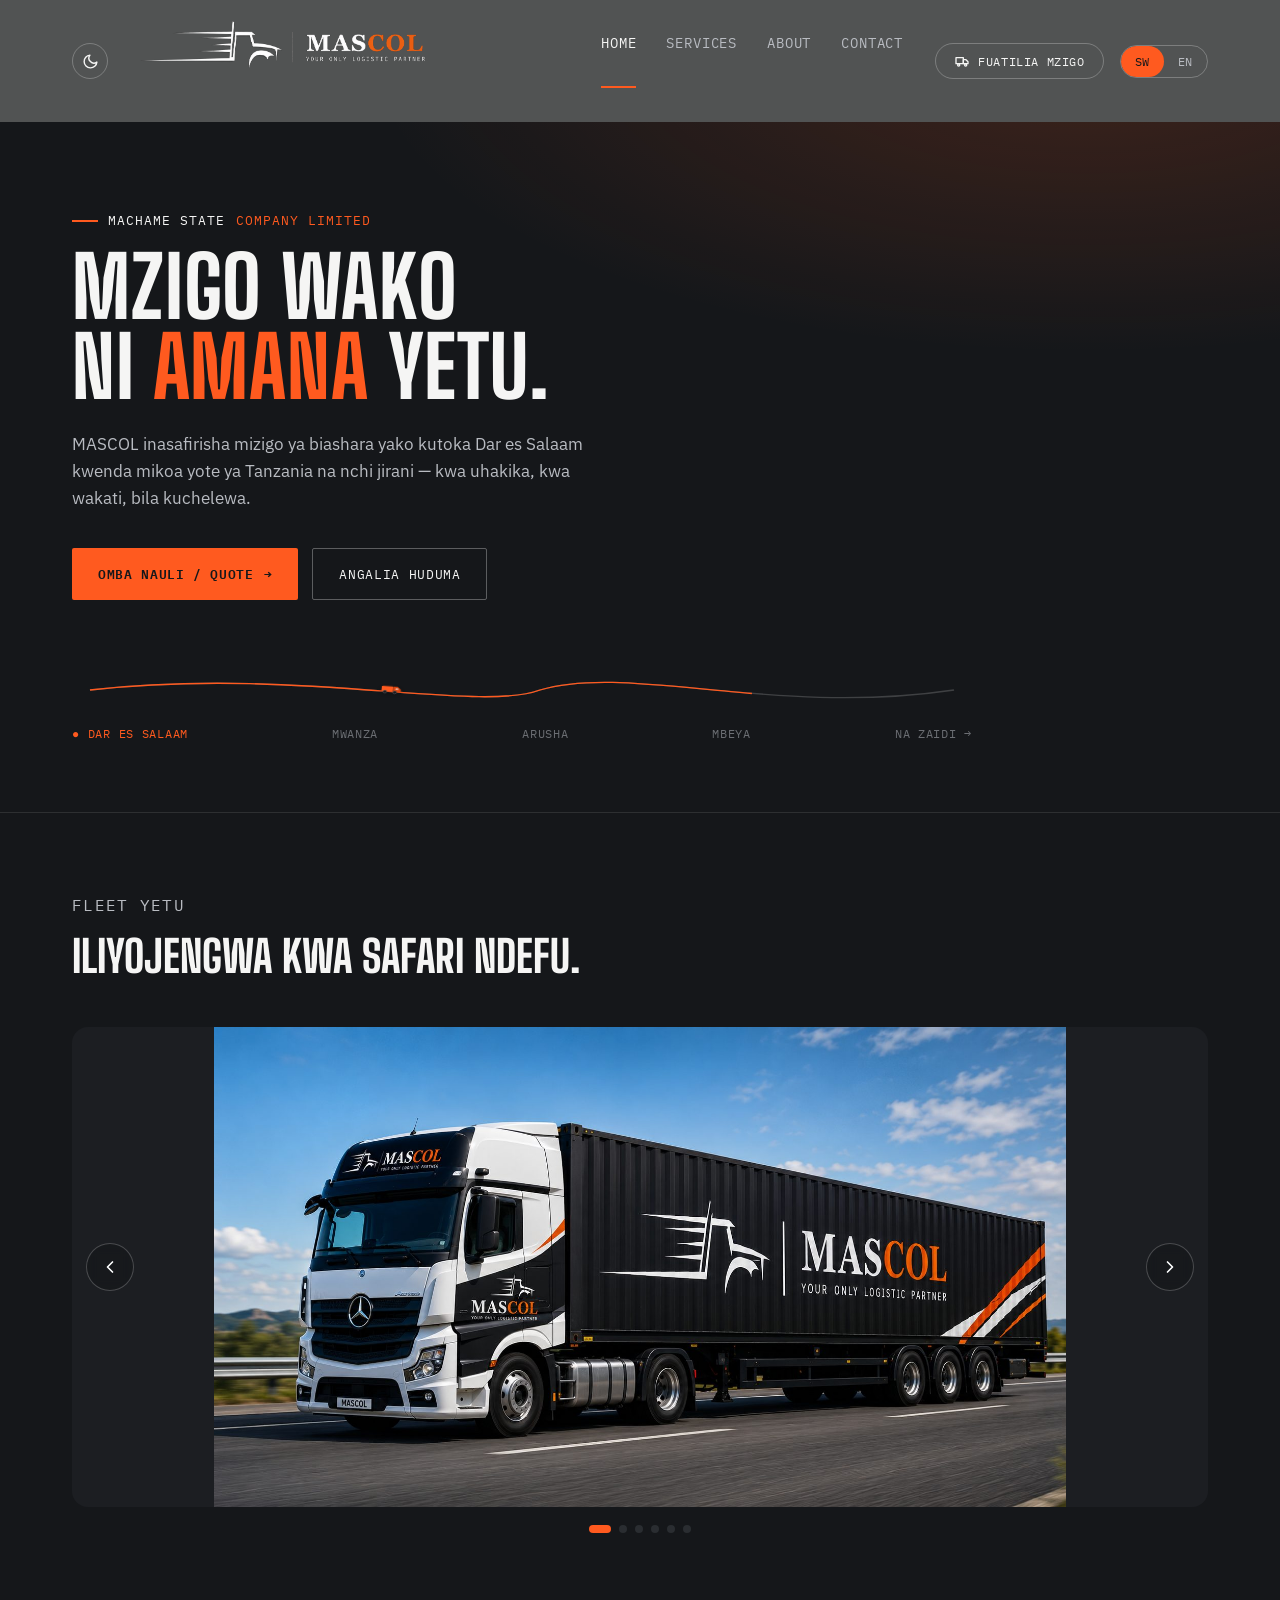
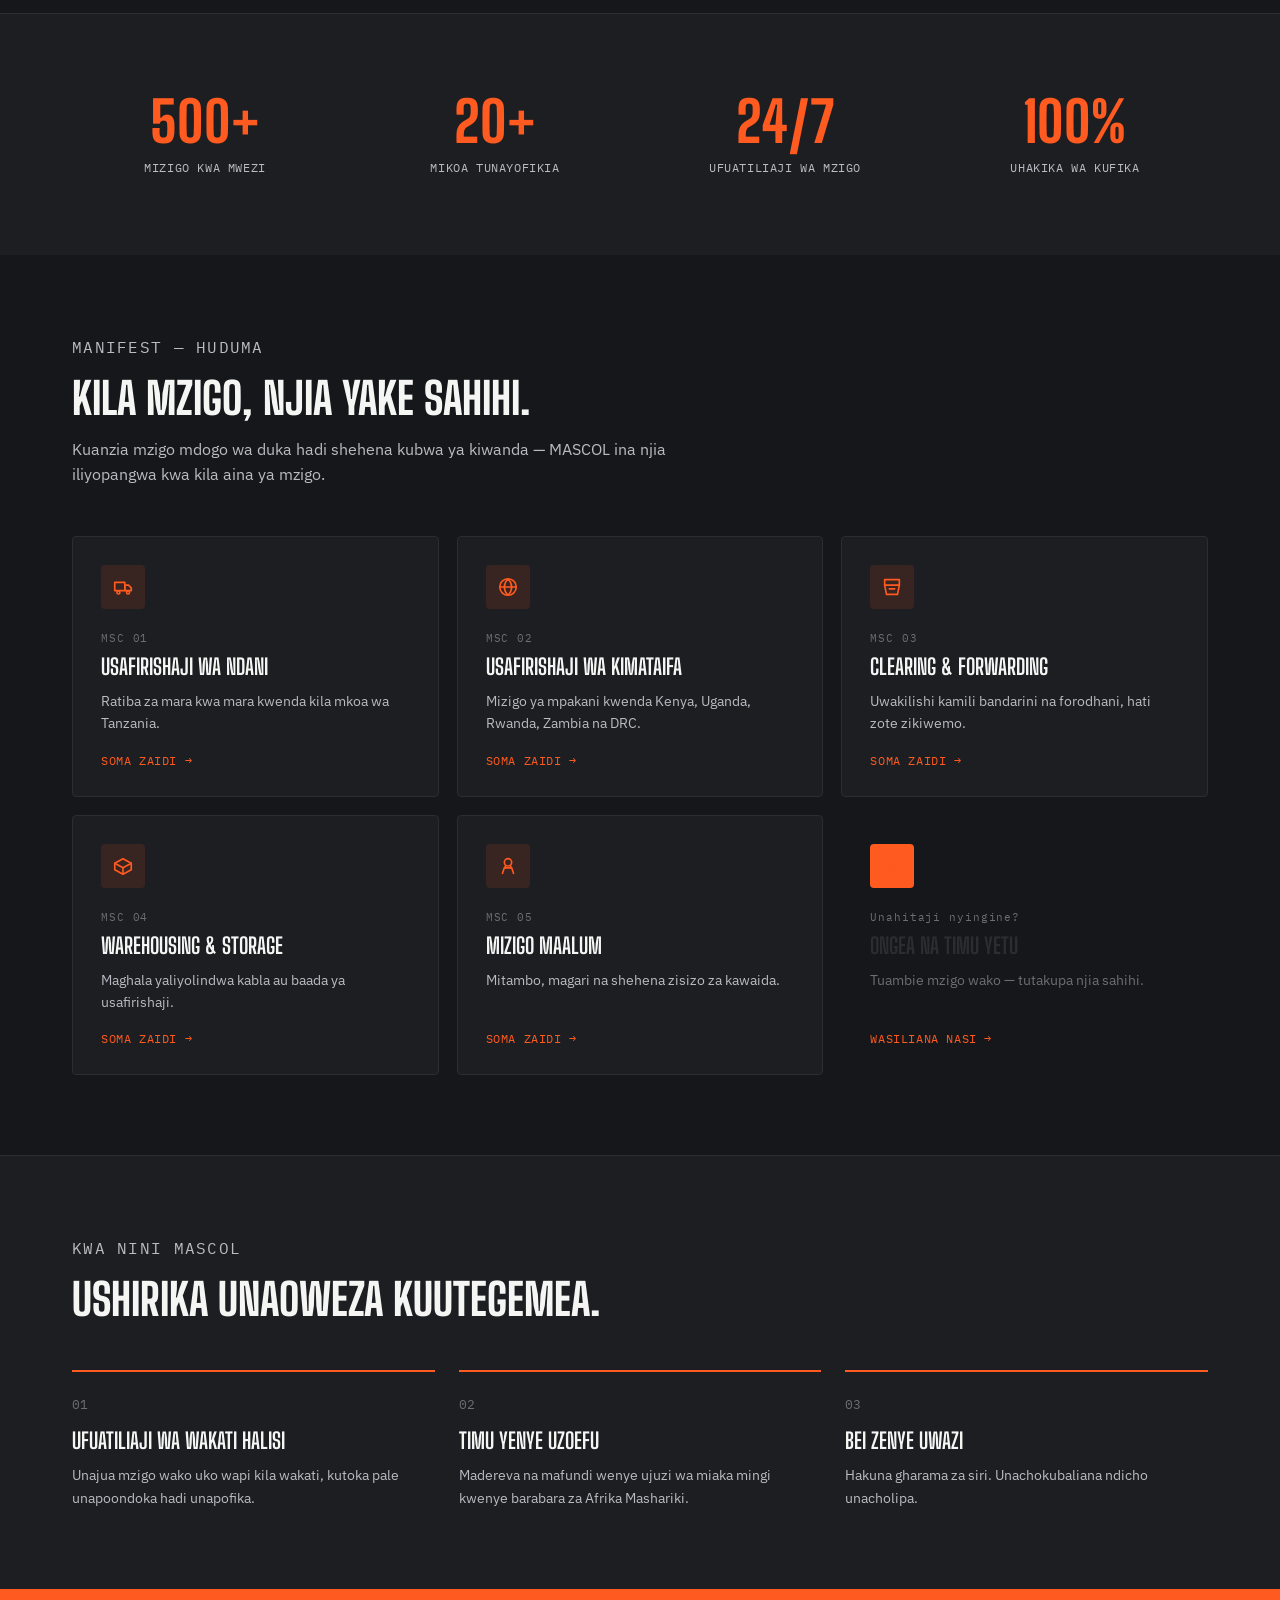
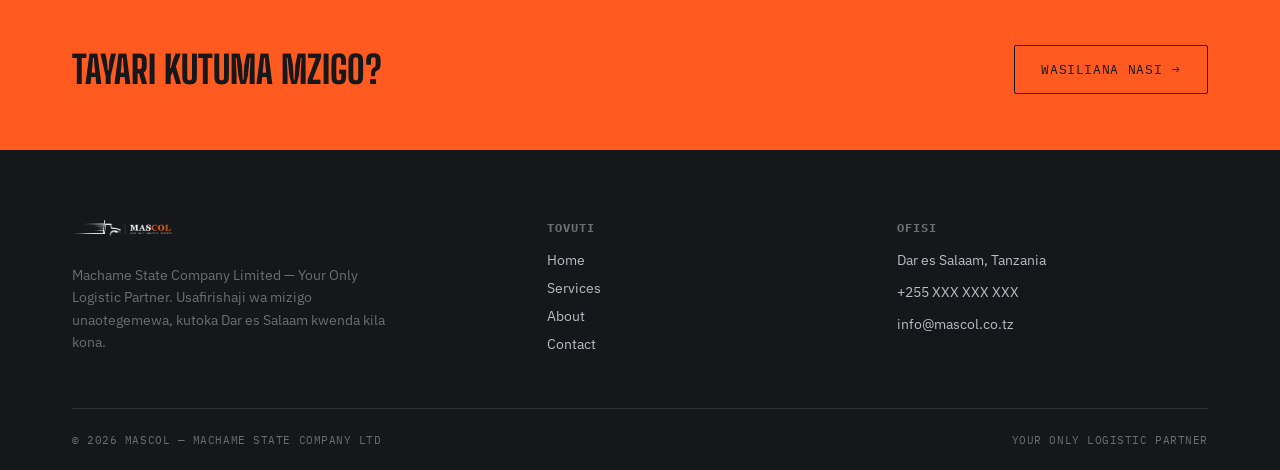
==== commit 1ab6d487: "Add files via upload" ====
--- a/index.html
+++ b/index.html
@@ -97,34 +97,22 @@
       <div class="fleet-viewport" id="fleetViewport">
         <div class="fleet-track" id="fleetTrack">
           <div class="fleet-item">
-            <img class="bg-fill" src="assets/fleet/fleet-semi-truck.jpg" alt="" aria-hidden="true">
-            <img class="fg-photo" src="assets/fleet/fleet-semi-truck.jpg" alt="MASCOL branded long-haul semi truck">
-            <div class="tag"><span>MSC</span> Long Haul Fleet</div>
-          </div>
-          <div class="fleet-item">
-            <img class="bg-fill" src="assets/fleet/fleet-box-truck.jpg" alt="" aria-hidden="true">
-            <img class="fg-photo" src="assets/fleet/fleet-box-truck.jpg" alt="MASCOL branded box truck">
-            <div class="tag"><span>MSC</span> Distribution</div>
-          </div>
-          <div class="fleet-item">
-            <img class="bg-fill" src="assets/fleet/fleet-sprinter-van.jpg" alt="" aria-hidden="true">
-            <img class="fg-photo" src="assets/fleet/fleet-sprinter-van.jpg" alt="MASCOL branded sprinter van">
-            <div class="tag"><span>MSC</span> City Delivery</div>
-          </div>
-          <div class="fleet-item">
-            <img class="bg-fill" src="assets/fleet/fleet-pickup-hilux.jpg" alt="" aria-hidden="true">
-            <img class="fg-photo" src="assets/fleet/fleet-pickup-hilux.jpg" alt="MASCOL branded pickup truck">
-            <div class="tag"><span>MSC</span> Local Delivery</div>
-          </div>
-          <div class="fleet-item">
-            <img class="bg-fill" src="assets/fleet/fleet-minibus.jpg" alt="" aria-hidden="true">
-            <img class="fg-photo" src="assets/fleet/fleet-minibus.jpg" alt="MASCOL branded minibus">
-            <div class="tag"><span>MSC</span> Light Fleet</div>
-          </div>
-          <div class="fleet-item">
-            <img class="bg-fill" src="assets/fleet/team-uniform.jpg" alt="" aria-hidden="true">
-            <img class="fg-photo" src="assets/fleet/team-uniform.jpg" alt="MASCOL team member">
-            <div class="tag"><span>MSC</span> Our Team</div>
+            <img src="assets/fleet/fleet-semi-truck.jpg" alt="MASCOL branded long-haul semi truck">
+          </div>
+          <div class="fleet-item">
+            <img src="assets/fleet/fleet-box-truck.jpg" alt="MASCOL branded box truck">
+          </div>
+          <div class="fleet-item">
+            <img src="assets/fleet/fleet-sprinter-van.jpg" alt="MASCOL branded sprinter van">
+          </div>
+          <div class="fleet-item">
+            <img src="assets/fleet/fleet-pickup-hilux.jpg" alt="MASCOL branded pickup truck">
+          </div>
+          <div class="fleet-item">
+            <img src="assets/fleet/fleet-minibus.jpg" alt="MASCOL branded minibus">
+          </div>
+          <div class="fleet-item">
+            <img src="assets/fleet/team-uniform.jpg" alt="MASCOL team member">
           </div>
         </div>
       </div>
--- a/css/style.css
+++ b/css/style.css
@@ -369,48 +369,15 @@
   flex:0 0 100%;
   height:480px;
   background: var(--ink-soft);
-}
-.fleet-item .bg-fill{
-  position:absolute; inset:0;
-  width:100%; height:100%;
-  object-fit:cover;
-  filter: blur(32px) brightness(0.55) saturate(1.15);
-  transform: scale(1.15);
-  z-index:0;
-}
-.fleet-item .fg-photo{
-  position:relative;
-  z-index:1;
-  width:100%; height:100%;
+  display:flex;
+  align-items:center;
+  justify-content:center;
+}
+.fleet-item img{
+  width:100%;
+  height:100%;
   object-fit:contain;
   display:block;
-  margin:0 auto;
-}
-.fleet-item::after{
-  content:'';
-  position:absolute; inset:0;
-  background: linear-gradient(180deg, rgba(0,0,0,0) 55%, rgba(0,0,0,0.78) 100%);
-  pointer-events:none;
-  z-index:2;
-}
-.fleet-item .tag{
-  position:absolute; left:20px; right:20px; bottom:20px;
-  z-index:3;
-  display:flex; align-items:center; gap:10px;
-  font-family: var(--font-mono);
-  font-size:14px;
-  letter-spacing:0.03em;
-  text-transform:uppercase;
-  color: var(--white);
-}
-.fleet-item .tag span{
-  display:inline-flex; align-items:center;
-  background: var(--orange);
-  color: var(--ink);
-  font-weight:700;
-  padding:4px 10px;
-  border-radius:5px;
-  letter-spacing:0.04em;
 }
 .fleet-arrow{
   position:absolute; top:50%; transform:translateY(-50%);
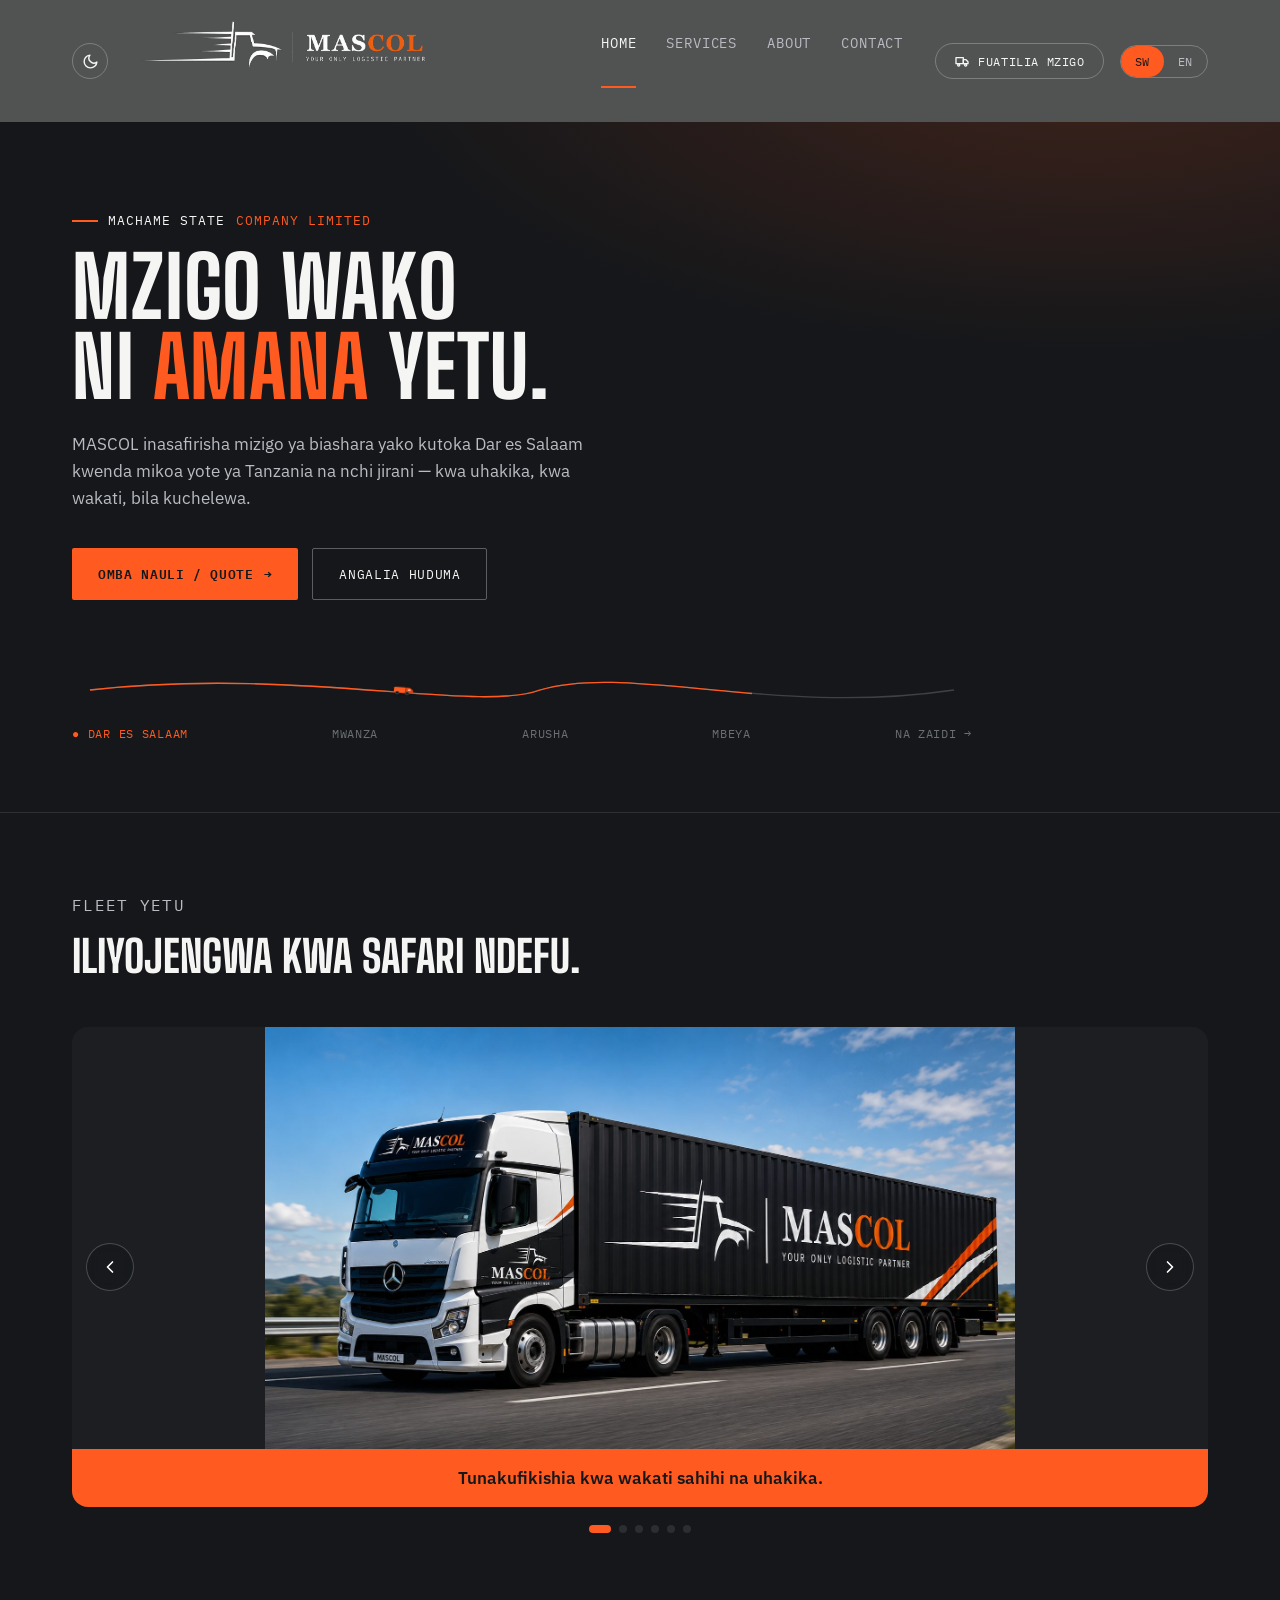
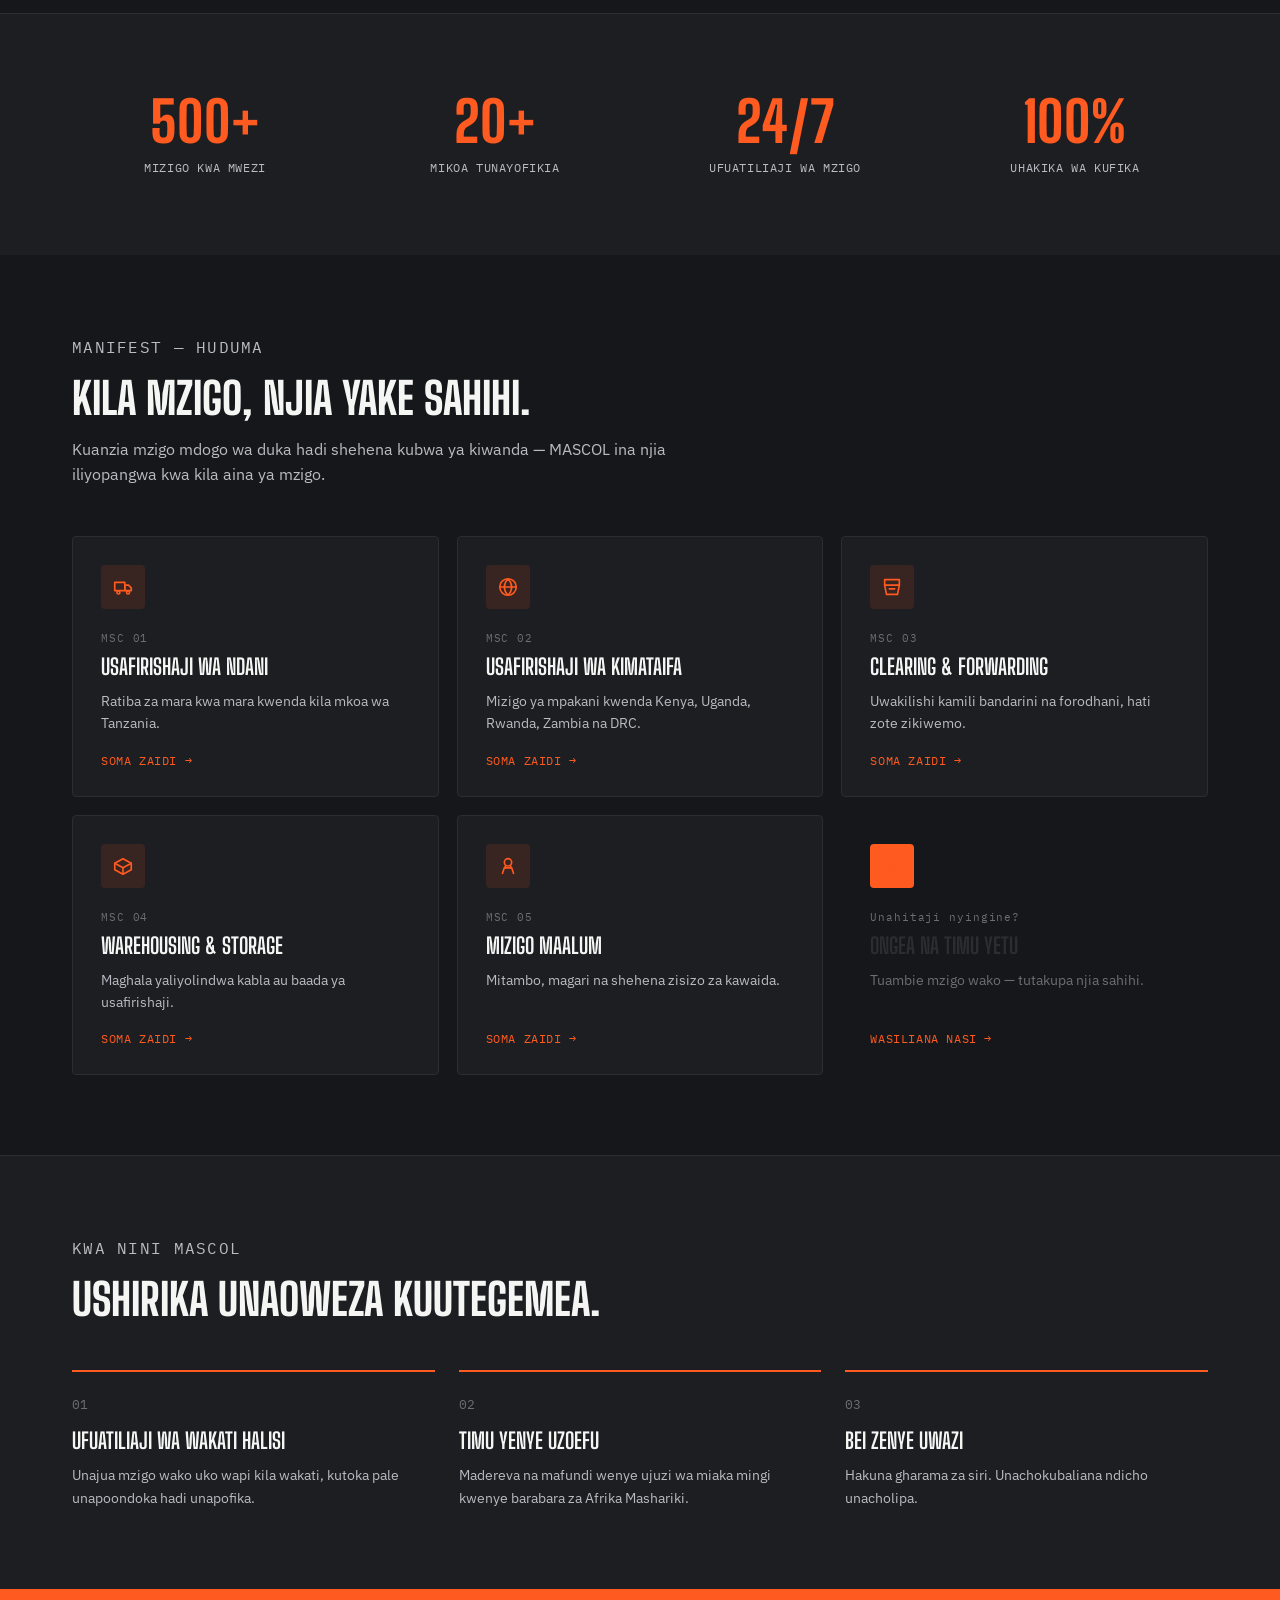
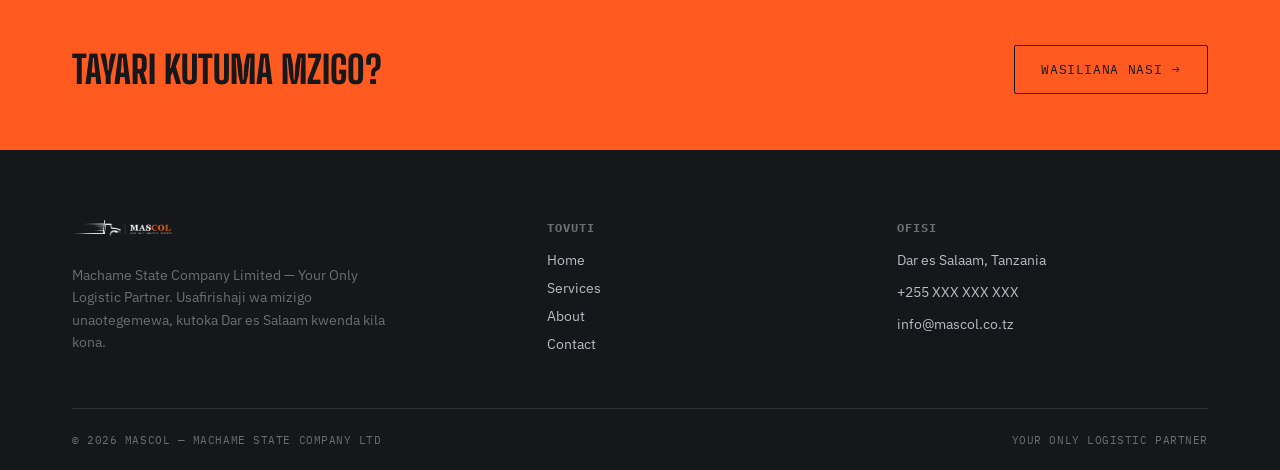
==== commit b4f8e08f: "Add files via upload" ====
--- a/index.html
+++ b/index.html
@@ -97,22 +97,28 @@
       <div class="fleet-viewport" id="fleetViewport">
         <div class="fleet-track" id="fleetTrack">
           <div class="fleet-item">
-            <img src="assets/fleet/fleet-semi-truck.jpg" alt="MASCOL branded long-haul semi truck">
-          </div>
-          <div class="fleet-item">
-            <img src="assets/fleet/fleet-box-truck.jpg" alt="MASCOL branded box truck">
-          </div>
-          <div class="fleet-item">
-            <img src="assets/fleet/fleet-sprinter-van.jpg" alt="MASCOL branded sprinter van">
-          </div>
-          <div class="fleet-item">
-            <img src="assets/fleet/fleet-pickup-hilux.jpg" alt="MASCOL branded pickup truck">
-          </div>
-          <div class="fleet-item">
-            <img src="assets/fleet/fleet-minibus.jpg" alt="MASCOL branded minibus">
-          </div>
-          <div class="fleet-item">
-            <img src="assets/fleet/team-uniform.jpg" alt="MASCOL team member">
+            <div class="photo-wrap"><img src="assets/fleet/fleet-semi-truck.jpg" alt="MASCOL branded long-haul semi truck"></div>
+            <div class="caption" data-i18n-en="We deliver your cargo, right on time, every time.">Tunakufikishia kwa wakati sahihi na uhakika.</div>
+          </div>
+          <div class="fleet-item">
+            <div class="photo-wrap"><img src="assets/fleet/fleet-box-truck.jpg" alt="MASCOL branded box truck"></div>
+            <div class="caption" data-i18n-en="Your cargo, distributed efficiently — wherever you are.">Mzigo wako unasambazwa kwa ufanisi, popote ulipo.</div>
+          </div>
+          <div class="fleet-item">
+            <div class="photo-wrap"><img src="assets/fleet/fleet-sprinter-van.jpg" alt="MASCOL branded sprinter van"></div>
+            <div class="caption" data-i18n-en="Fast around the city — your cargo arrives in no time.">Haraka mjini — mzigo wako unafika kwa muda mfupi.</div>
+          </div>
+          <div class="fleet-item">
+            <div class="photo-wrap"><img src="assets/fleet/fleet-pickup-hilux.jpg" alt="MASCOL branded pickup truck"></div>
+            <div class="caption" data-i18n-en="Small loads, big service — always close to you.">Mzigo mdogo, huduma kubwa — daima karibu nawe.</div>
+          </div>
+          <div class="fleet-item">
+            <div class="photo-wrap"><img src="assets/fleet/fleet-minibus.jpg" alt="MASCOL branded minibus"></div>
+            <div class="caption" data-i18n-en="A light fleet, moving fast, with guaranteed results.">Fleet nyepesi, mwendo wa haraka, matokeo ya uhakika.</div>
+          </div>
+          <div class="fleet-item">
+            <div class="photo-wrap"><img src="assets/fleet/team-uniform.jpg" alt="MASCOL team member"></div>
+            <div class="caption" data-i18n-en="A team that treats your cargo like their own.">Timu inayothamini mzigo wako kama mali yao wenyewe.</div>
           </div>
         </div>
       </div>
--- a/css/style.css
+++ b/css/style.css
@@ -368,16 +368,34 @@
   overflow:hidden;
   flex:0 0 100%;
   height:480px;
-  background: var(--ink-soft);
+  display:flex;
+  flex-direction:column;
+}
+.fleet-item .photo-wrap{
+  flex:1;
+  min-height:0;
   display:flex;
   align-items:center;
   justify-content:center;
-}
-.fleet-item img{
+  background: var(--ink-soft);
+  overflow:hidden;
+}
+.fleet-item .photo-wrap img{
   width:100%;
   height:100%;
   object-fit:contain;
   display:block;
+}
+.fleet-item .caption{
+  flex:0 0 auto;
+  background: var(--orange);
+  color: var(--ink);
+  font-family: var(--font-body);
+  font-weight:600;
+  font-size:17px;
+  line-height:1.3;
+  text-align:center;
+  padding:18px 26px;
 }
 .fleet-arrow{
   position:absolute; top:50%; transform:translateY(-50%);
@@ -409,6 +427,7 @@
 .fleet-dot.active{ background: var(--orange); width:22px; border-radius:4px; }
 @media (max-width: 900px){
   .fleet-item{ height: 320px; }
+  .fleet-item .caption{ font-size:14px; padding:14px 18px; }
   .fleet-arrow{ width:40px; height:40px; }
   .fleet-arrow svg{ width:17px; height:17px; }
 }
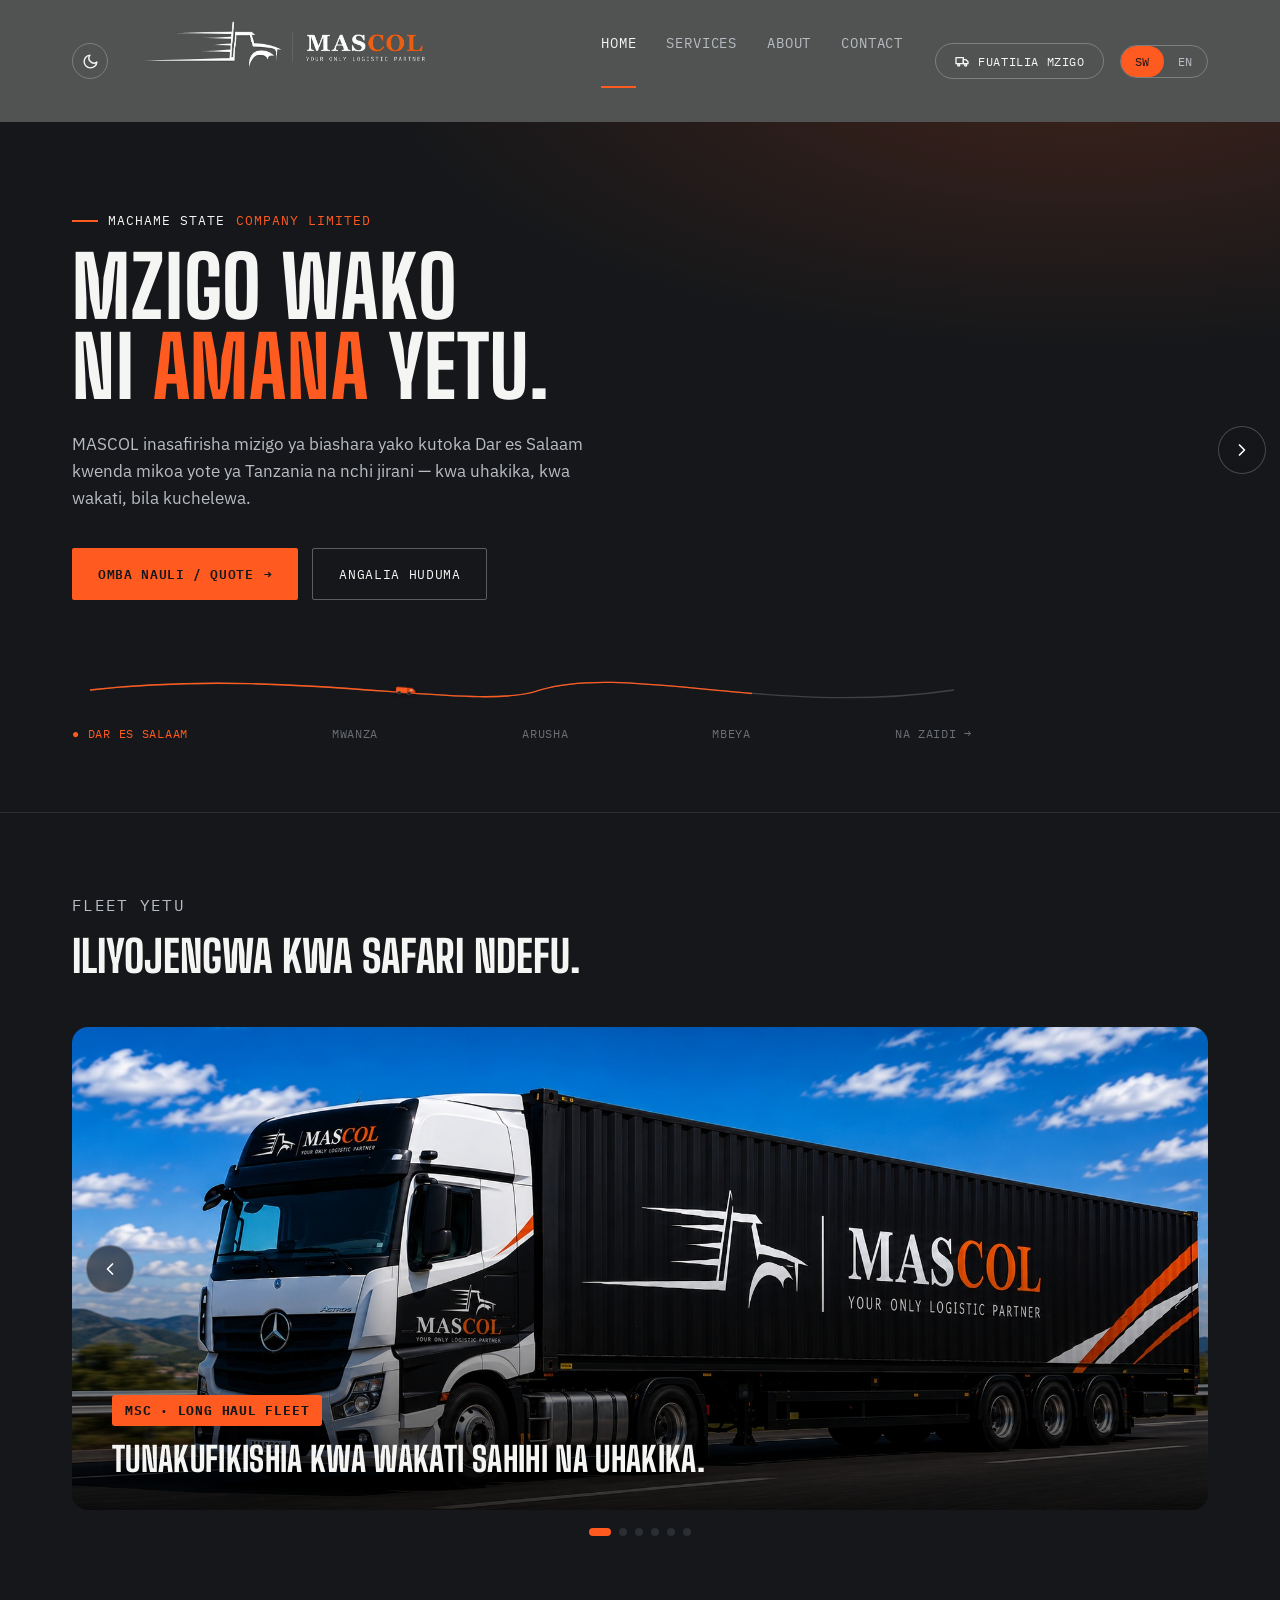
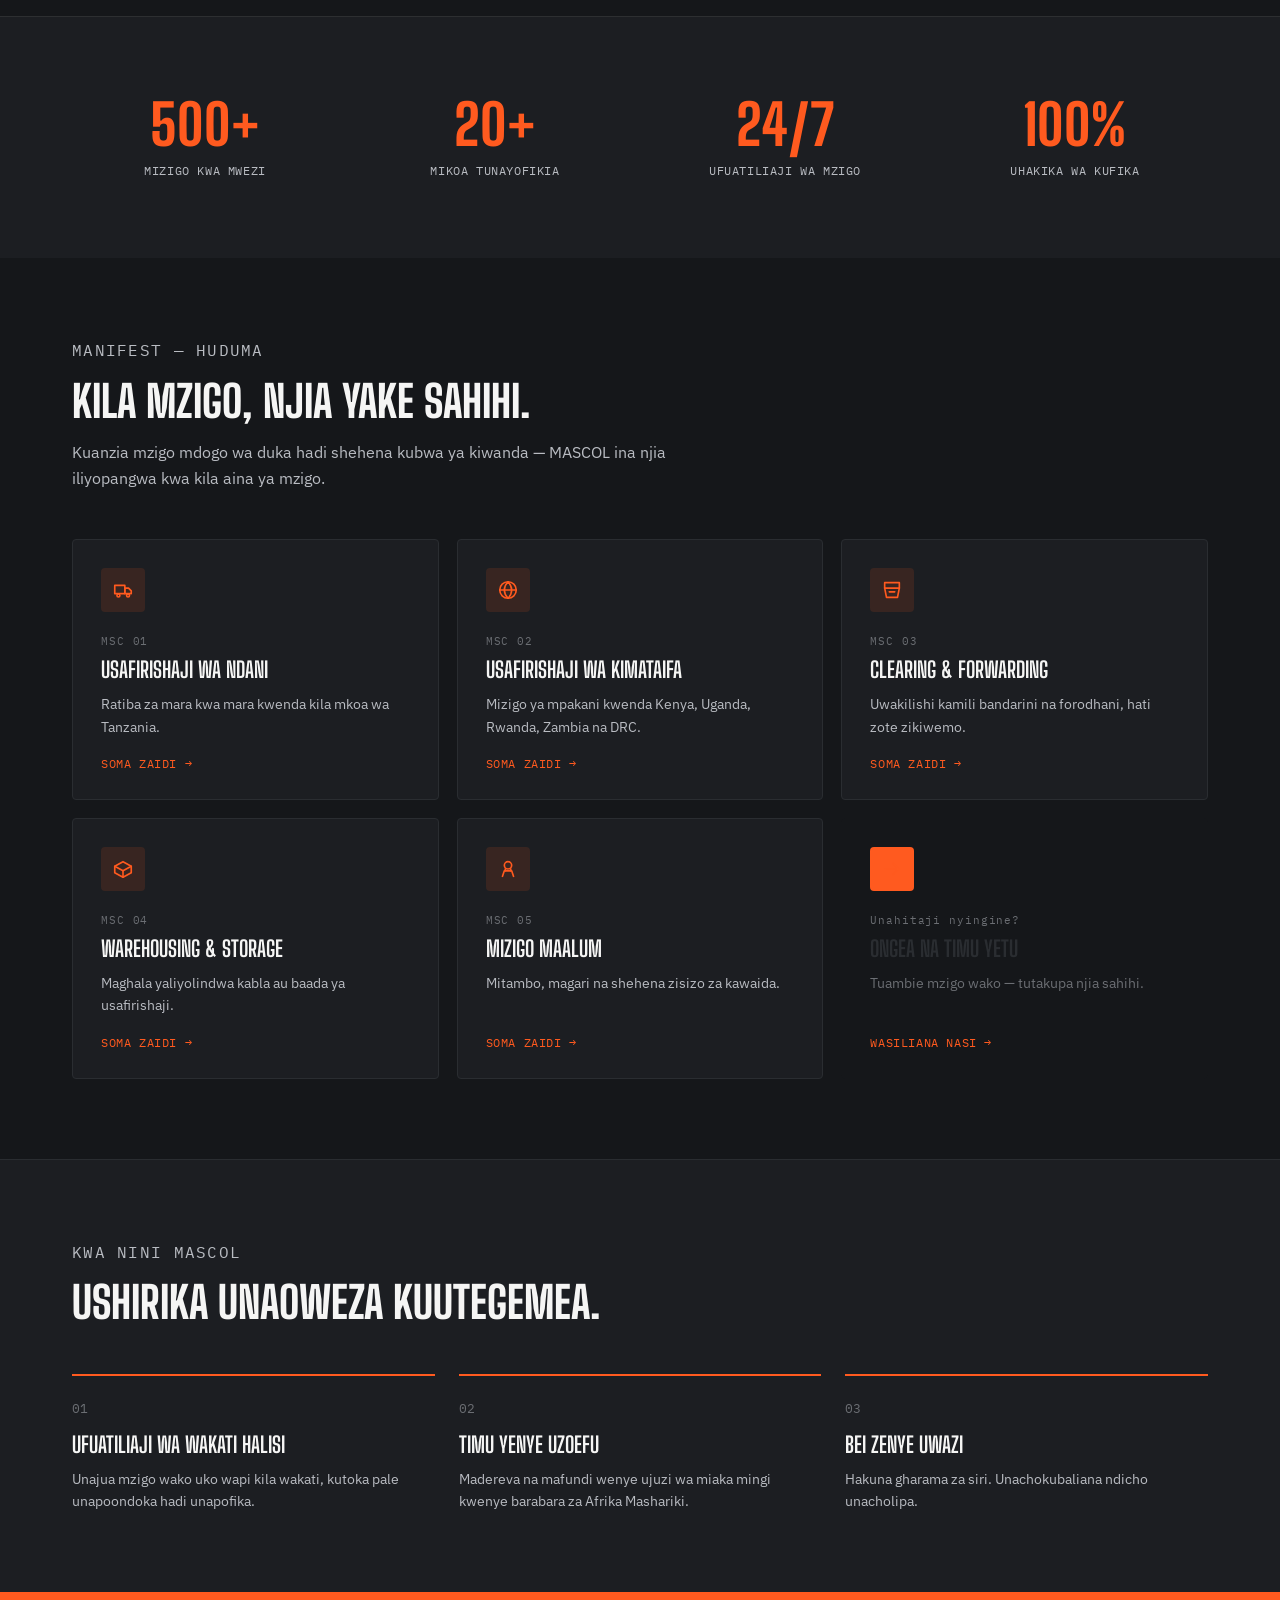
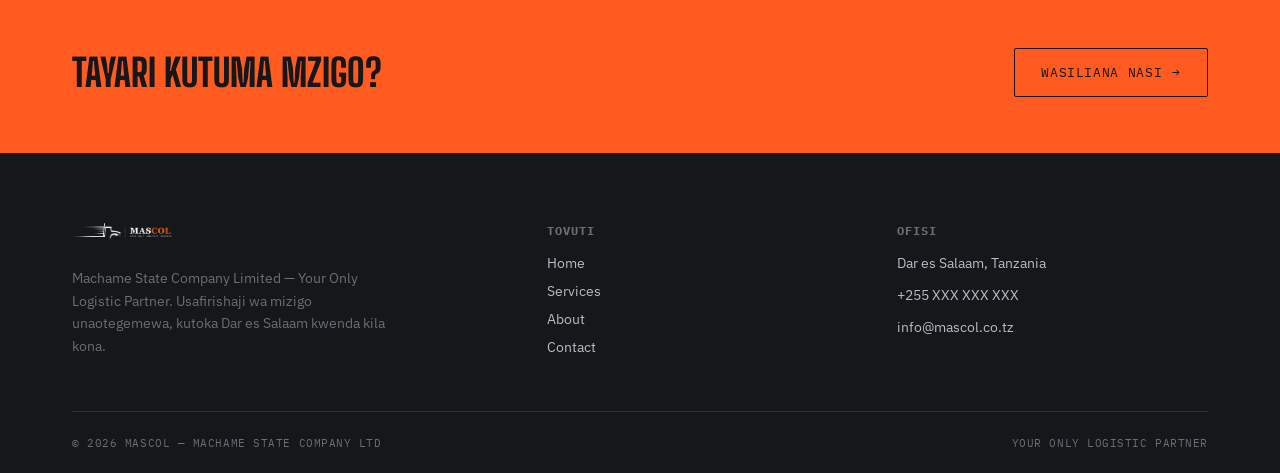
==== commit 9584cb7f: "Add files via upload" ====
--- a/index.html
+++ b/index.html
@@ -97,29 +97,49 @@
       <div class="fleet-viewport" id="fleetViewport">
         <div class="fleet-track" id="fleetTrack">
           <div class="fleet-item">
-            <div class="photo-wrap"><img src="assets/fleet/fleet-semi-truck.jpg" alt="MASCOL branded long-haul semi truck"></div>
-            <div class="caption" data-i18n-en="We deliver your cargo, right on time, every time.">Tunakufikishia kwa wakati sahihi na uhakika.</div>
-          </div>
-          <div class="fleet-item">
-            <div class="photo-wrap"><img src="assets/fleet/fleet-box-truck.jpg" alt="MASCOL branded box truck"></div>
-            <div class="caption" data-i18n-en="Your cargo, distributed efficiently — wherever you are.">Mzigo wako unasambazwa kwa ufanisi, popote ulipo.</div>
-          </div>
-          <div class="fleet-item">
-            <div class="photo-wrap"><img src="assets/fleet/fleet-sprinter-van.jpg" alt="MASCOL branded sprinter van"></div>
-            <div class="caption" data-i18n-en="Fast around the city — your cargo arrives in no time.">Haraka mjini — mzigo wako unafika kwa muda mfupi.</div>
-          </div>
-          <div class="fleet-item">
-            <div class="photo-wrap"><img src="assets/fleet/fleet-pickup-hilux.jpg" alt="MASCOL branded pickup truck"></div>
-            <div class="caption" data-i18n-en="Small loads, big service — always close to you.">Mzigo mdogo, huduma kubwa — daima karibu nawe.</div>
-          </div>
-          <div class="fleet-item">
-            <div class="photo-wrap"><img src="assets/fleet/fleet-minibus.jpg" alt="MASCOL branded minibus"></div>
-            <div class="caption" data-i18n-en="A light fleet, moving fast, with guaranteed results.">Fleet nyepesi, mwendo wa haraka, matokeo ya uhakika.</div>
-          </div>
-          <div class="fleet-item">
-            <div class="photo-wrap"><img src="assets/fleet/team-uniform.jpg" alt="MASCOL team member"></div>
-            <div class="caption" data-i18n-en="A team that treats your cargo like their own.">Timu inayothamini mzigo wako kama mali yao wenyewe.</div>
-          </div>
+            <img src="assets/fleet/fleet-semi-truck.jpg" alt="MASCOL branded long-haul semi truck">
+            <div class="fleet-caption">
+              <span class="tag">MSC · Long Haul Fleet</span>
+              <p data-i18n-en="We deliver your cargo, right on time, every time.">Tunakufikishia kwa wakati sahihi na uhakika.</p>
+            </div>
+          </div>
+          <div class="fleet-item">
+            <img src="assets/fleet/fleet-box-truck.jpg" alt="MASCOL branded box truck">
+            <div class="fleet-caption">
+              <span class="tag">MSC · Distribution</span>
+              <p data-i18n-en="Your cargo, distributed efficiently — wherever you are.">Mzigo wako unasambazwa kwa ufanisi, popote ulipo.</p>
+            </div>
+          </div>
+          <div class="fleet-item">
+            <img src="assets/fleet/fleet-sprinter-van.jpg" alt="MASCOL branded sprinter van">
+            <div class="fleet-caption">
+              <span class="tag">MSC · City Delivery</span>
+              <p data-i18n-en="Fast around the city — your cargo arrives in no time.">Haraka mjini — mzigo wako unafika kwa muda mfupi.</p>
+            </div>
+          </div>
+          <div class="fleet-item">
+            <img src="assets/fleet/fleet-pickup-hilux.jpg" alt="MASCOL branded pickup truck">
+            <div class="fleet-caption">
+              <span class="tag">MSC · Local Delivery</span>
+              <p data-i18n-en="Small loads, big service — always close to you.">Mzigo mdogo, huduma kubwa — daima karibu nawe.</p>
+            </div>
+          </div>
+          <div class="fleet-item">
+            <img src="assets/fleet/fleet-minibus.jpg" alt="MASCOL branded minibus">
+            <div class="fleet-caption">
+              <span class="tag">MSC · Light Fleet</span>
+              <p data-i18n-en="A light fleet, moving fast, with guaranteed results.">Fleet nyepesi, mwendo wa haraka, matokeo ya uhakika.</p>
+            </div>
+          </div>
+          <div class="fleet-item">
+            <img src="assets/fleet/team-uniform.jpg" alt="MASCOL team member">
+            <div class="fleet-caption">
+              <span class="tag">MSC · Our Team</span>
+              <p data-i18n-en="A team that treats your cargo like their own.">Timu inayothamini mzigo wako kama mali yao wenyewe.</p>
+            </div>
+          </div>
+        </div>
+      </div>
         </div>
       </div>
       <button class="fleet-arrow next" id="fleetNext" aria-label="Inayofuata">
--- a/css/style.css
+++ b/css/style.css
@@ -367,35 +367,51 @@
   position:relative;
   overflow:hidden;
   flex:0 0 100%;
-  height:480px;
-  display:flex;
-  flex-direction:column;
-}
-.fleet-item .photo-wrap{
-  flex:1;
-  min-height:0;
-  display:flex;
-  align-items:center;
-  justify-content:center;
+  aspect-ratio: 2.35 / 1;
+  max-height:520px;
   background: var(--ink-soft);
-  overflow:hidden;
-}
-.fleet-item .photo-wrap img{
+}
+.fleet-item img{
   width:100%;
   height:100%;
-  object-fit:contain;
+  object-fit:cover;
   display:block;
 }
-.fleet-item .caption{
-  flex:0 0 auto;
+.fleet-item::after{
+  content:'';
+  position:absolute; inset:0;
+  background: linear-gradient(180deg, rgba(0,0,0,0) 45%, rgba(0,0,0,0.82) 100%);
+  pointer-events:none;
+}
+.fleet-caption{
+  position:absolute; left:0; right:0; bottom:0;
+  z-index:2;
+  padding:0 40px 32px;
+}
+.fleet-caption .tag{
+  display:inline-block;
   background: var(--orange);
   color: var(--ink);
-  font-family: var(--font-body);
-  font-weight:600;
-  font-size:17px;
-  line-height:1.3;
-  text-align:center;
-  padding:18px 26px;
+  font-family: var(--font-mono);
+  font-weight:700;
+  font-size:13px;
+  letter-spacing:0.06em;
+  text-transform:uppercase;
+  padding:7px 13px;
+  border-radius:3px;
+  margin-bottom:14px;
+}
+.fleet-caption p{
+  margin:0;
+  color: var(--white);
+  font-family: var(--font-display);
+  font-weight:800;
+  text-transform:uppercase;
+  font-size: clamp(22px, 3.4vw, 34px);
+  line-height:1.12;
+  letter-spacing:0.01em;
+  text-shadow: 0 2px 12px rgba(0,0,0,0.4);
+  max-width:640px;
 }
 .fleet-arrow{
   position:absolute; top:50%; transform:translateY(-50%);
@@ -426,8 +442,10 @@
 }
 .fleet-dot.active{ background: var(--orange); width:22px; border-radius:4px; }
 @media (max-width: 900px){
-  .fleet-item{ height: 320px; }
-  .fleet-item .caption{ font-size:14px; padding:14px 18px; }
+  .fleet-item{ aspect-ratio: 4 / 3; max-height:420px; }
+  .fleet-caption{ padding:0 20px 20px; }
+  .fleet-caption .tag{ font-size:11px; padding:6px 10px; margin-bottom:10px; }
+  .fleet-caption p{ font-size: clamp(18px, 5.5vw, 24px); }
   .fleet-arrow{ width:40px; height:40px; }
   .fleet-arrow svg{ width:17px; height:17px; }
 }
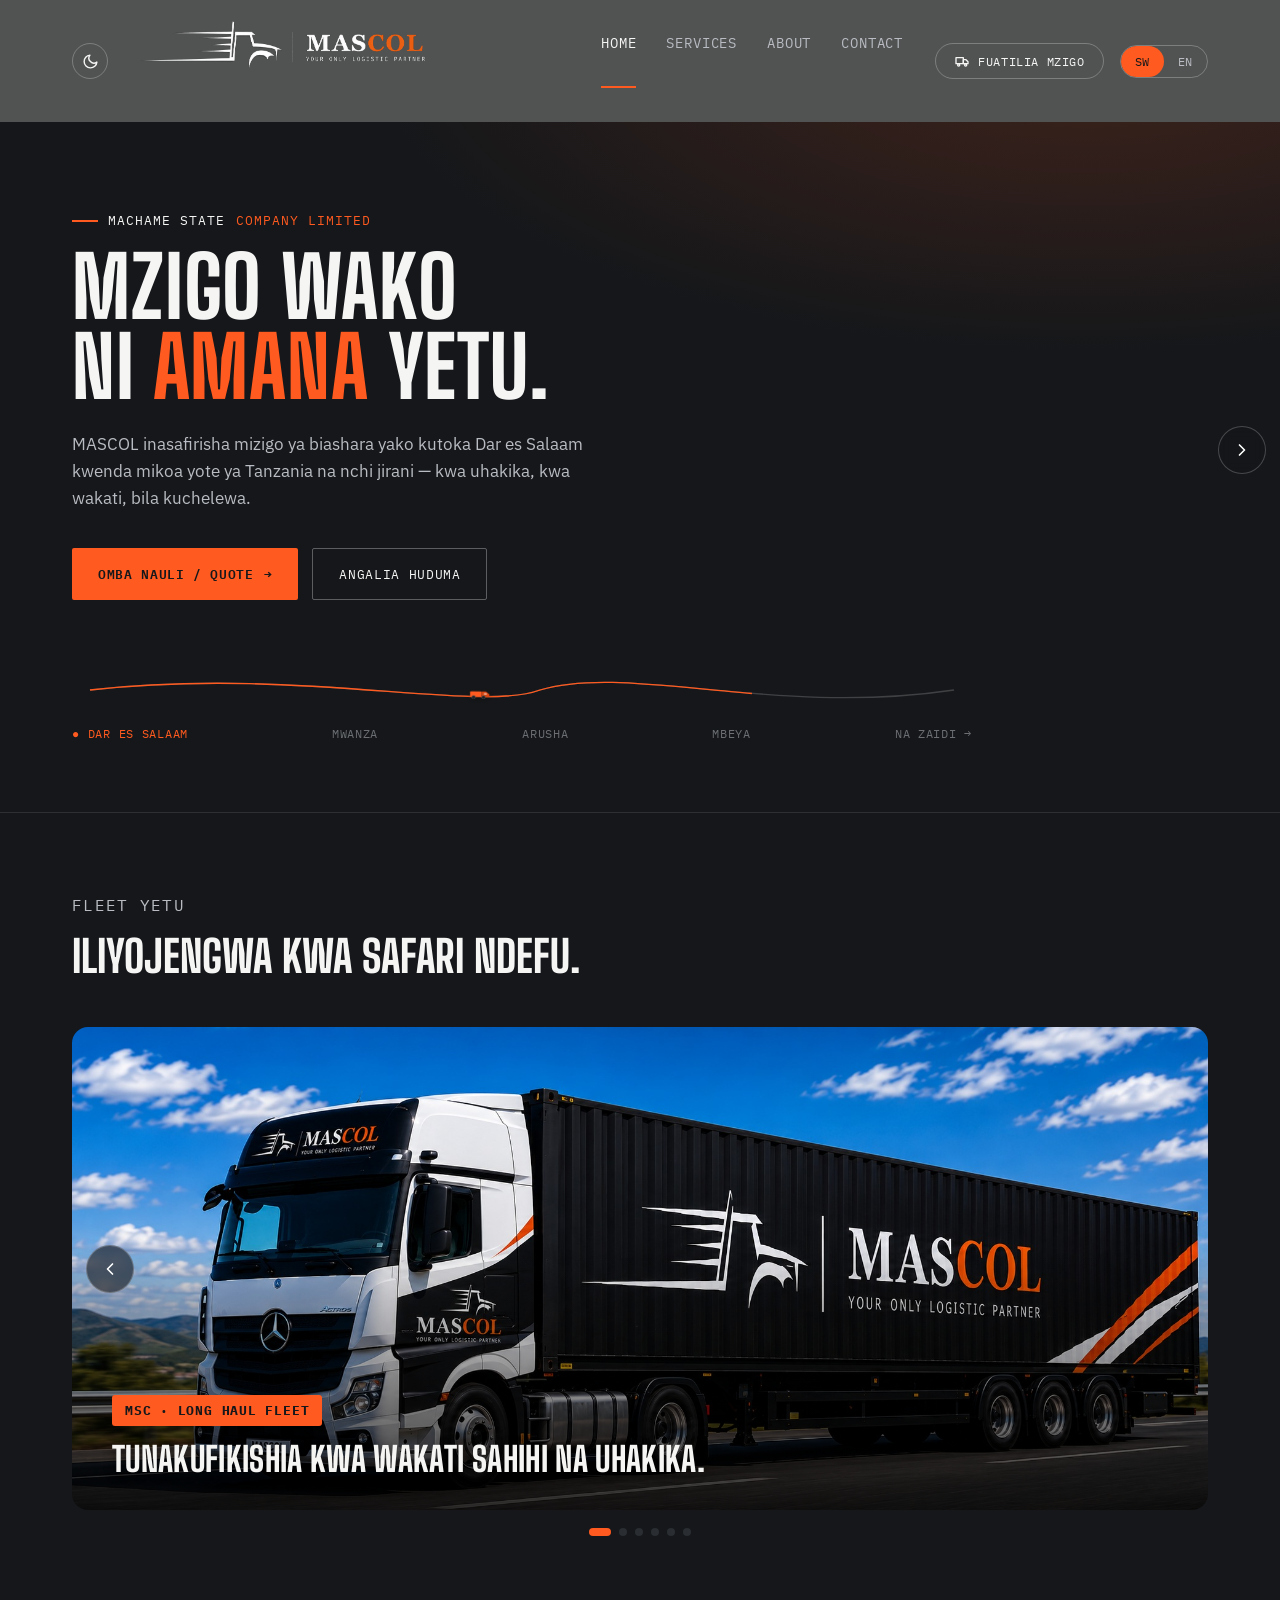
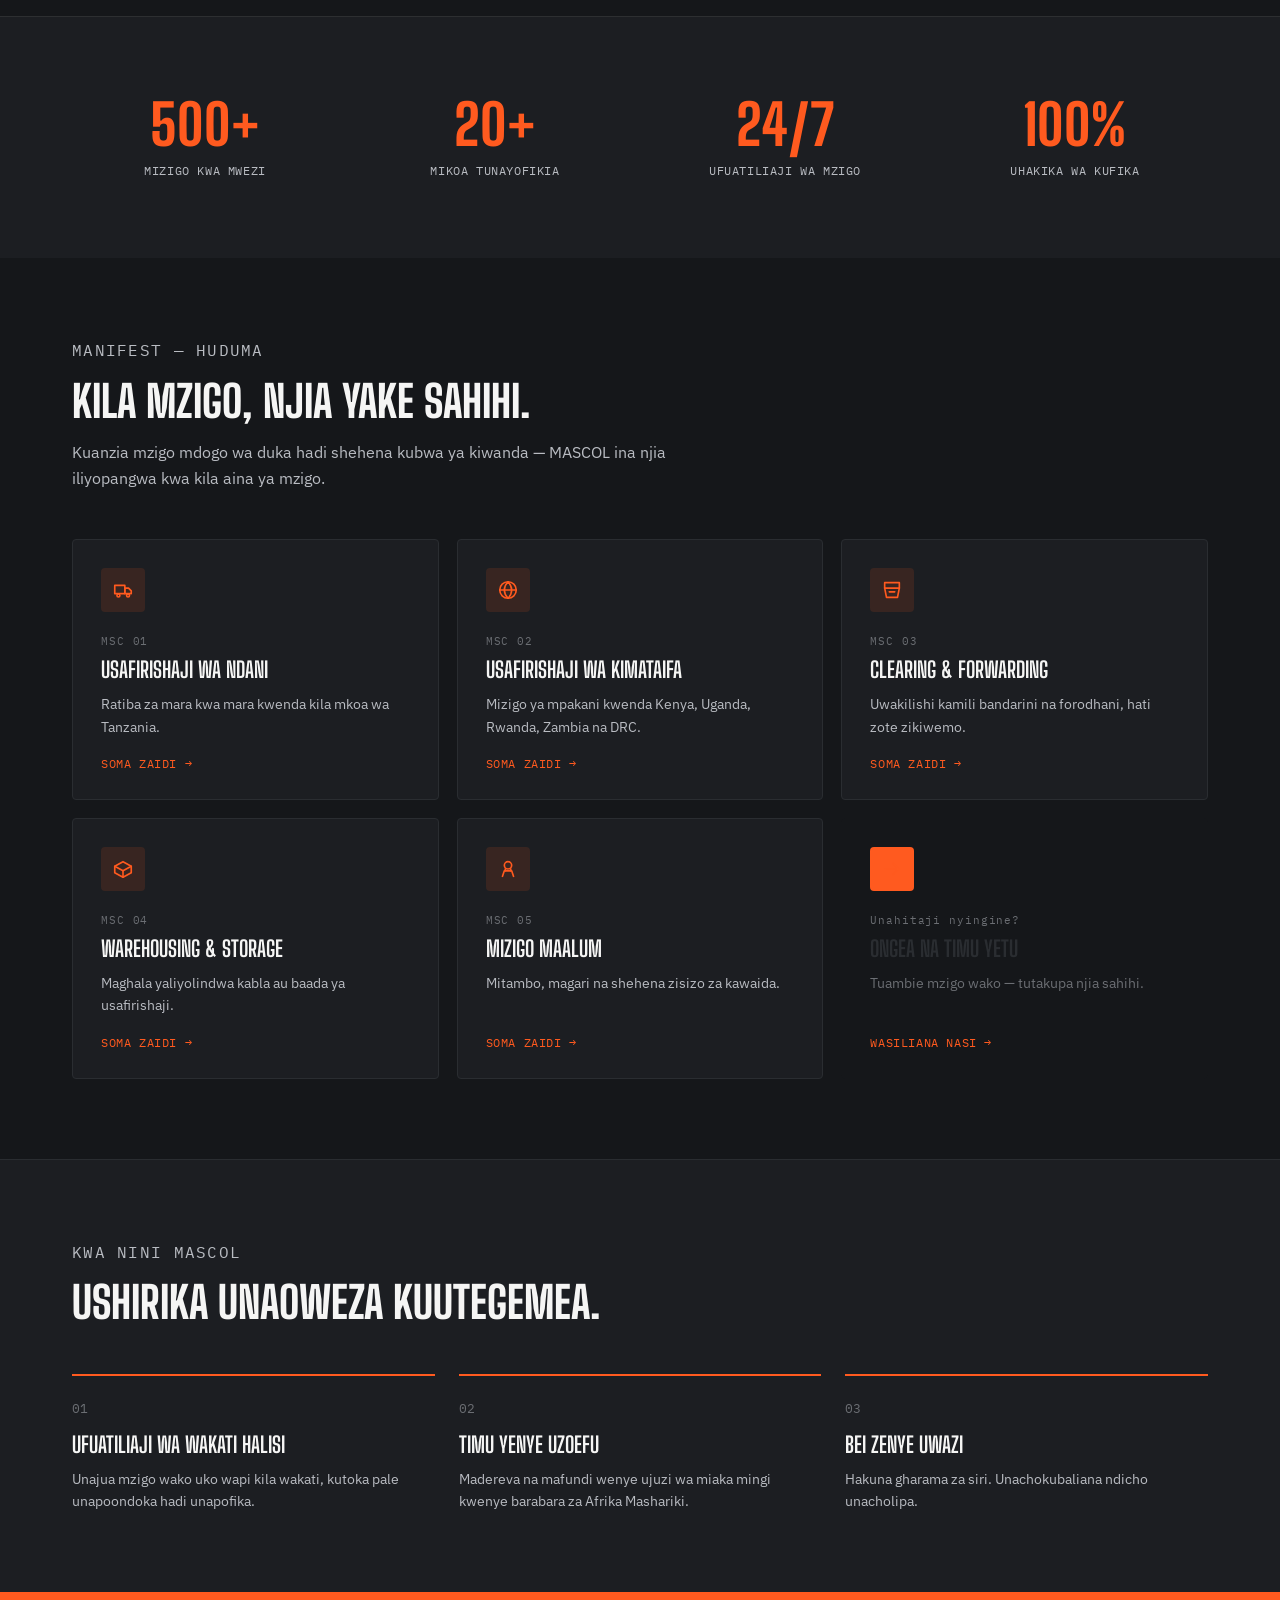
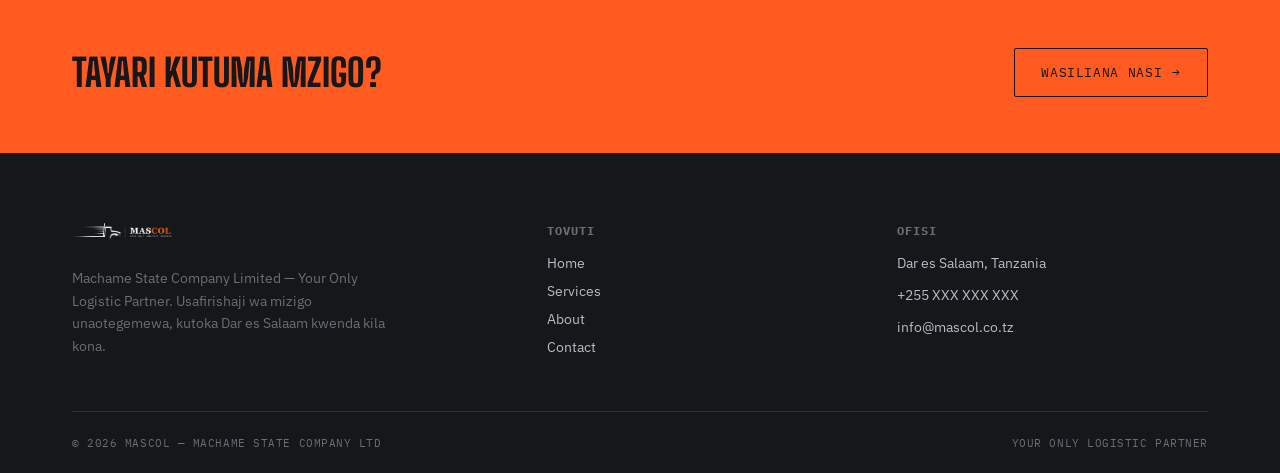
==== commit 71c31cb3: "Add files via upload" ====
--- a/index.html
+++ b/index.html
@@ -29,7 +29,7 @@
       <a href="contact.html" data-i18n-en="Contact">Contact</a>
     </nav>
     <div class="header-right">
-      <a href="contact.html" class="track-btn">
+      <a href="login.html" class="track-btn">
         <svg viewBox="0 0 24 24" fill="none" stroke-width="2" stroke-linecap="round" stroke-linejoin="round"><path d="M3 7h11v9H3z"/><path d="M14 10h4l3 3v3h-7z"/><circle cx="7" cy="18" r="1.6"/><circle cx="17.5" cy="18" r="1.6"/></svg>
         <span class="label" data-i18n-en="Track Shipment">Fuatilia Mzigo</span>
       </a>
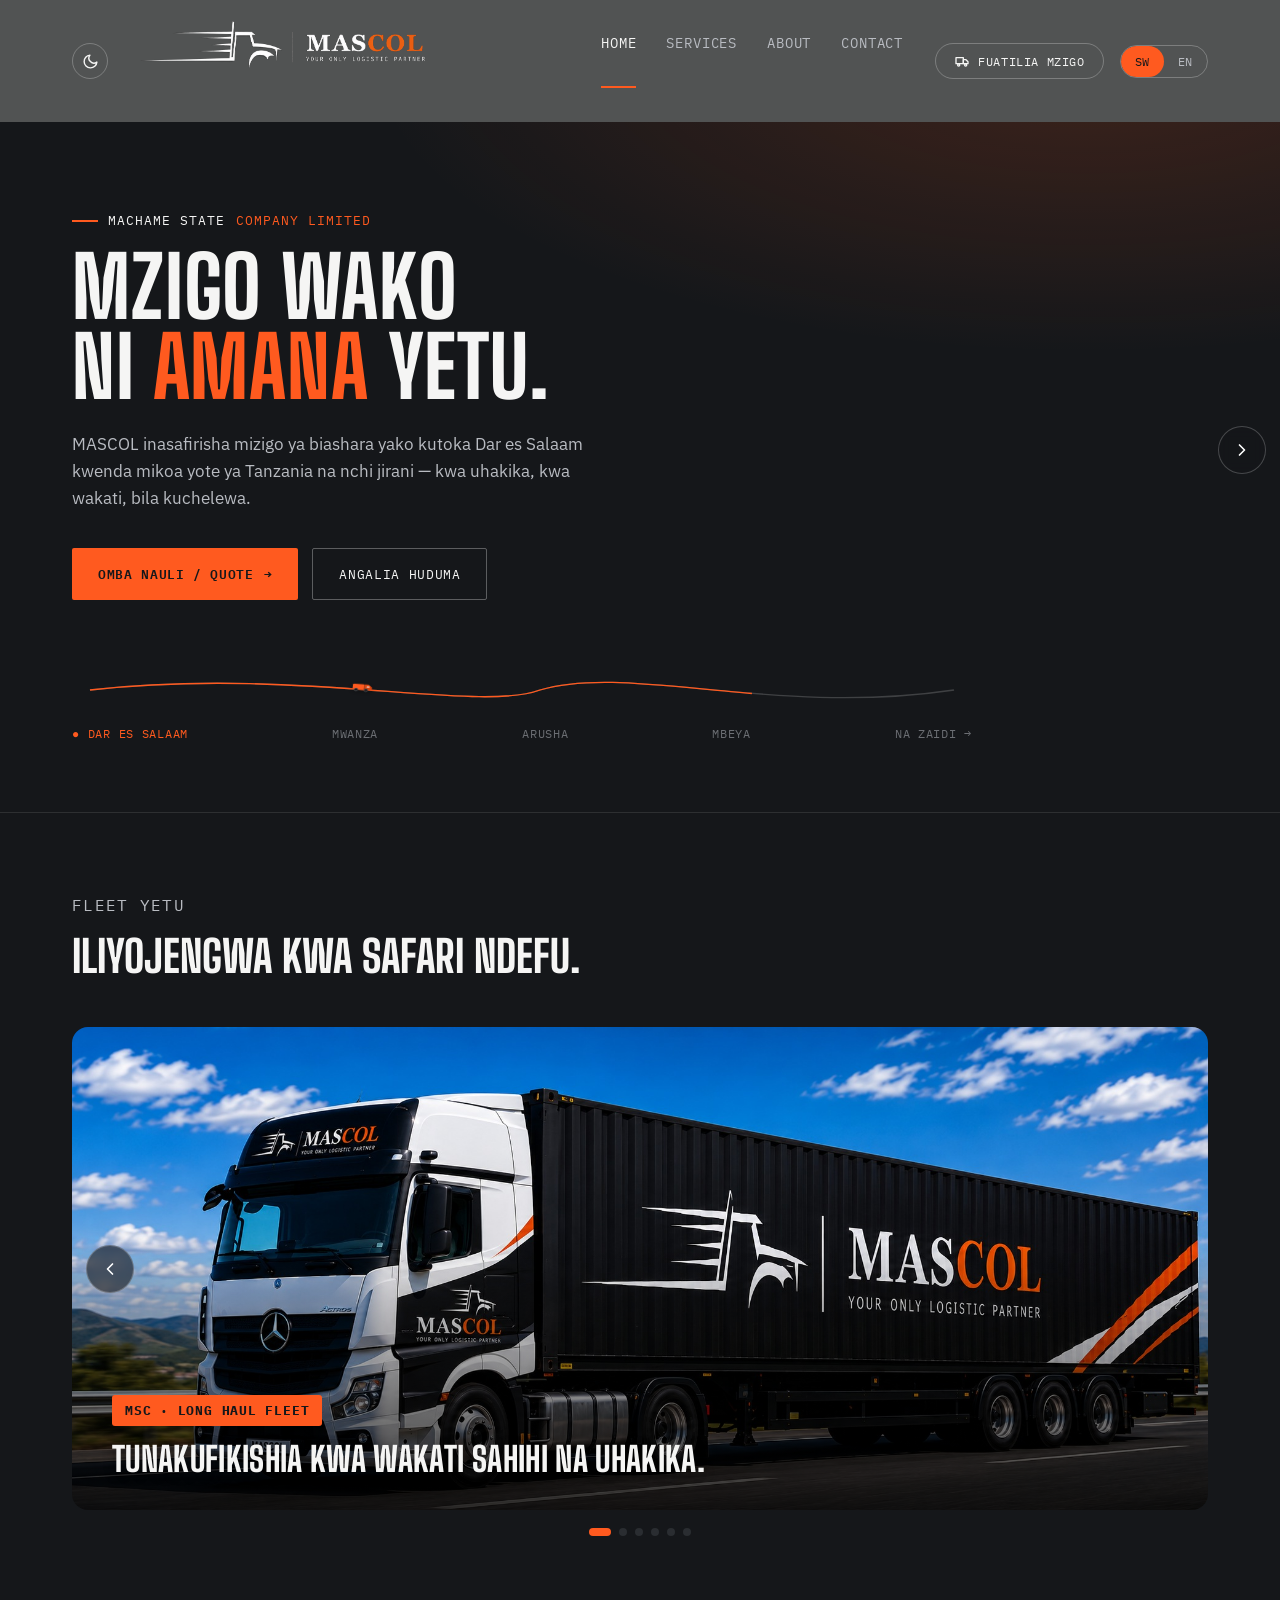
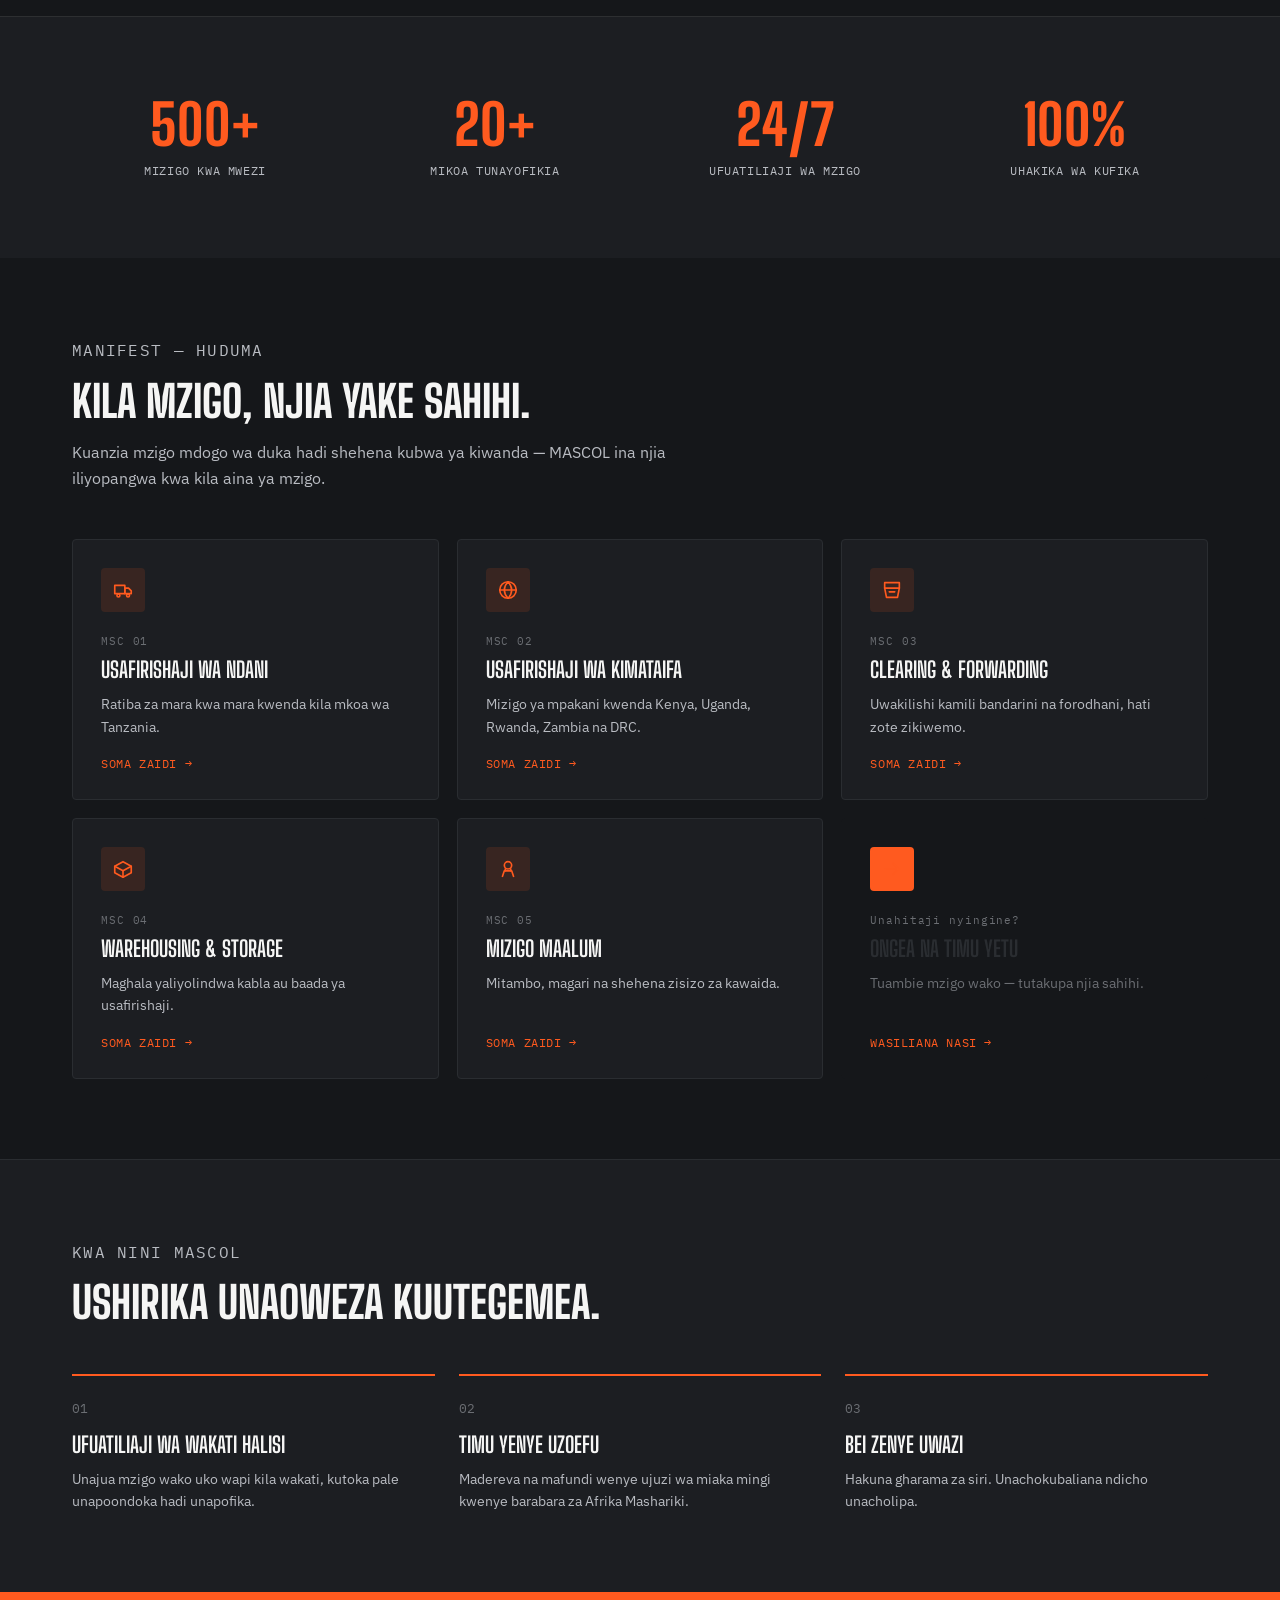
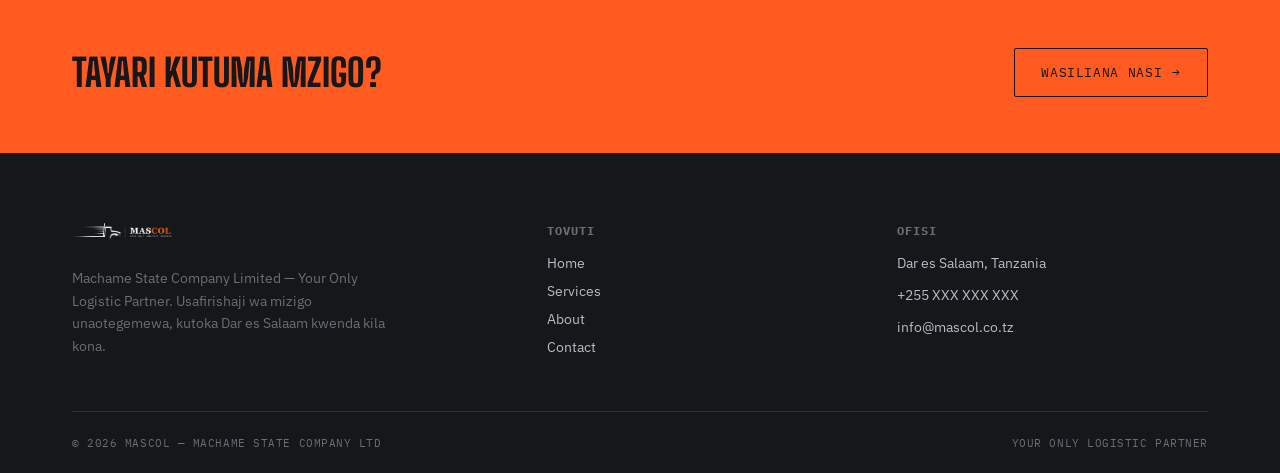
==== commit 65dafb34: "Add files via upload" ====
--- a/index.html
+++ b/index.html
@@ -29,7 +29,7 @@
       <a href="contact.html" data-i18n-en="Contact">Contact</a>
     </nav>
     <div class="header-right">
-      <a href="login.html" class="track-btn">
+      <a href="contact.html" class="track-btn">
         <svg viewBox="0 0 24 24" fill="none" stroke-width="2" stroke-linecap="round" stroke-linejoin="round"><path d="M3 7h11v9H3z"/><path d="M14 10h4l3 3v3h-7z"/><circle cx="7" cy="18" r="1.6"/><circle cx="17.5" cy="18" r="1.6"/></svg>
         <span class="label" data-i18n-en="Track Shipment">Fuatilia Mzigo</span>
       </a>
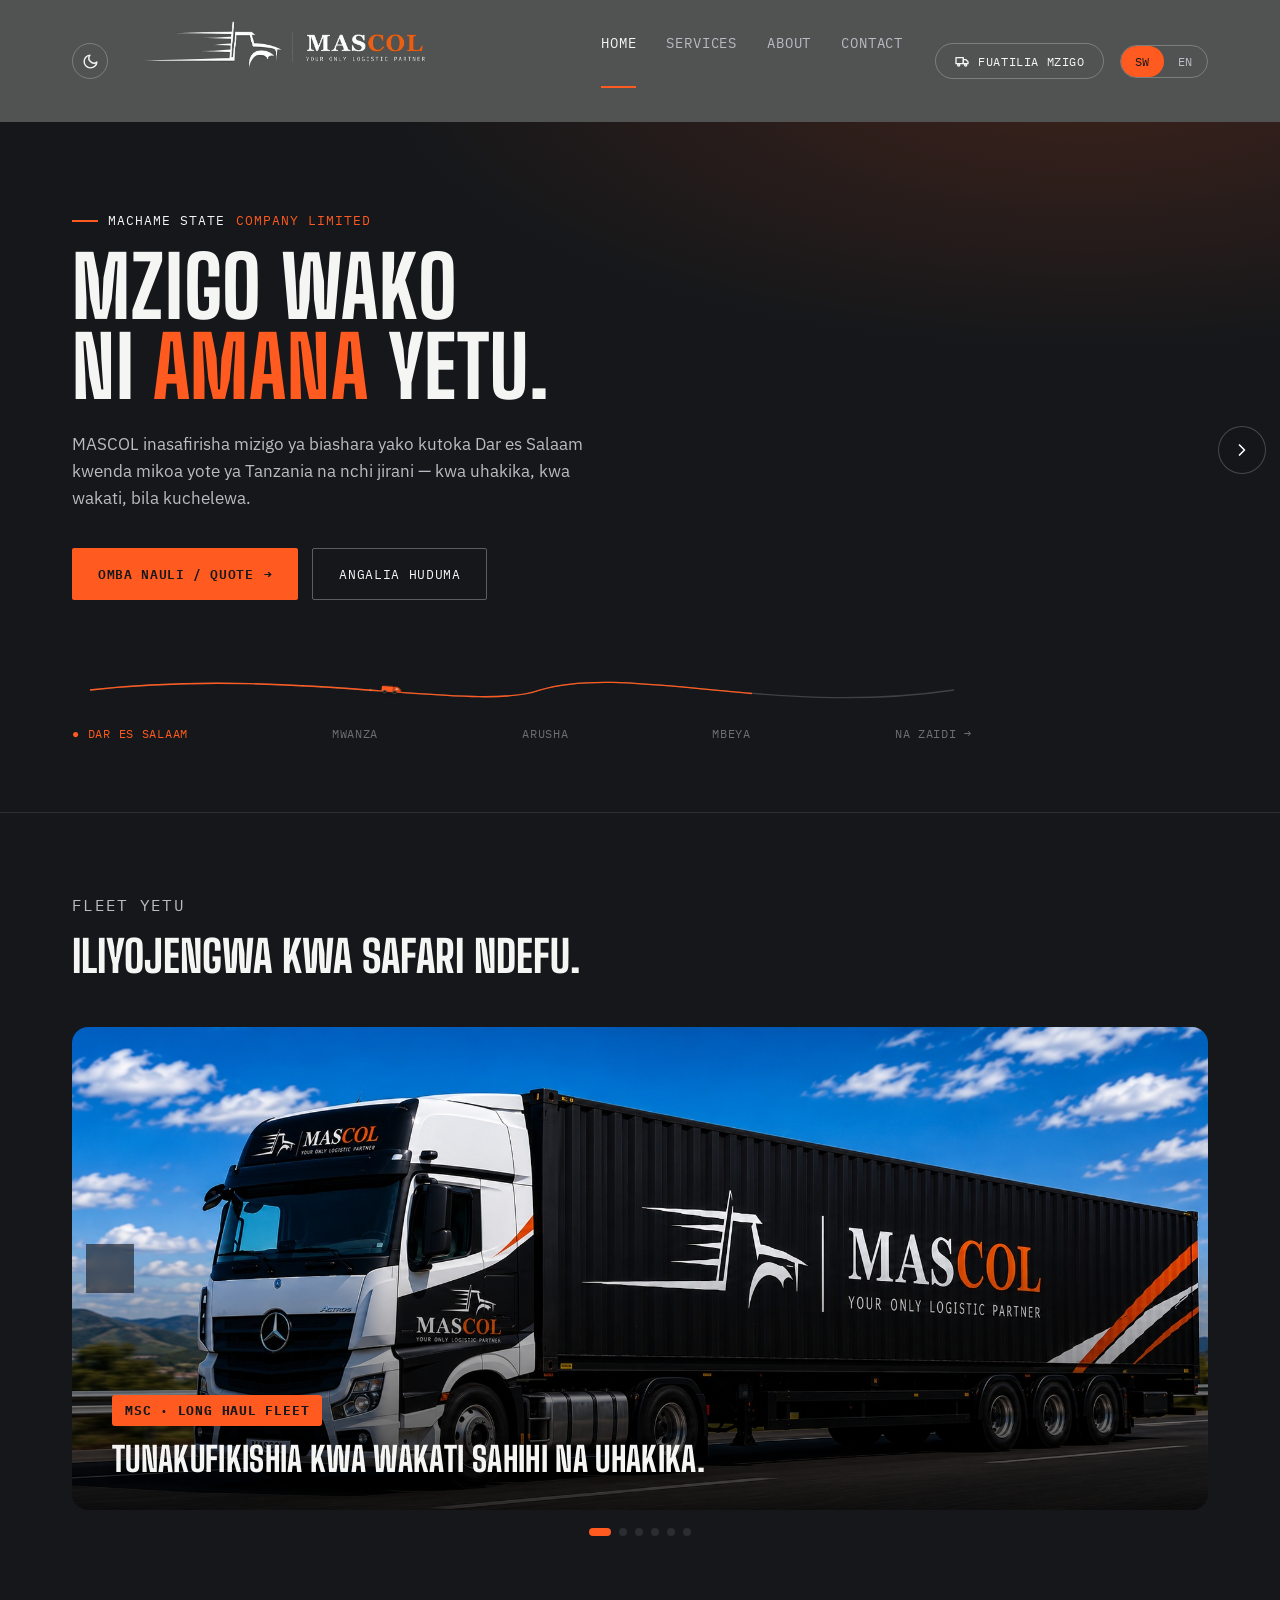
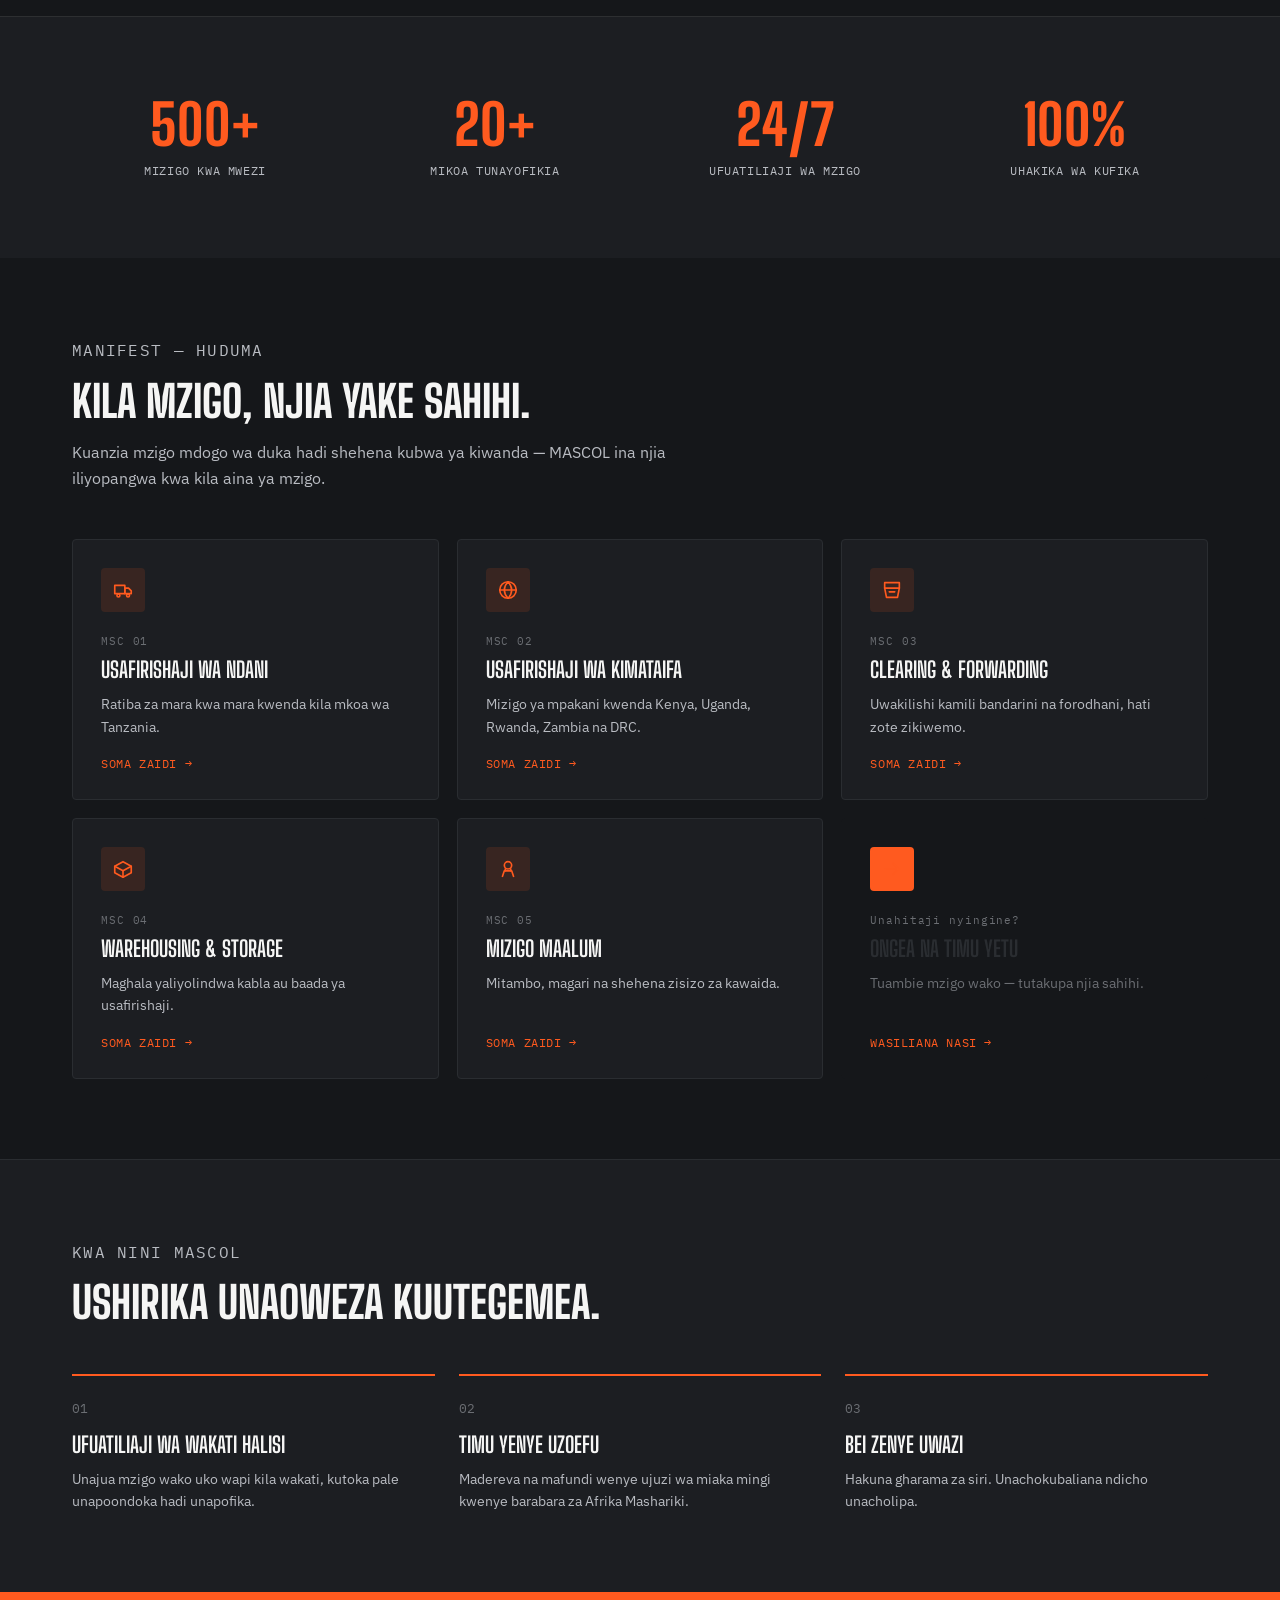
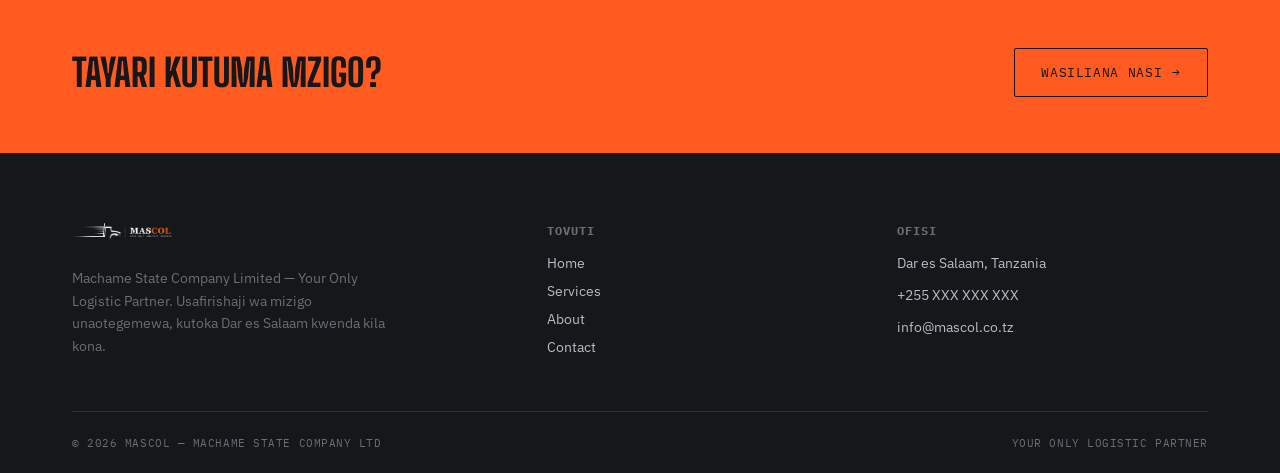
==== commit 801ff637: "Add files via upload" ====
--- a/index.html
+++ b/index.html
@@ -57,8 +57,52 @@
     <div class="route-map">
       <div class="route-track">
         <svg class="route-line-svg" viewBox="0 0 1000 90" preserveAspectRatio="none">
+          <defs>
+            <filter id="dustBlur" x="-60%" y="-60%" width="220%" height="220%">
+              <feGaussianBlur stdDeviation="0.6"/>
+            </filter>
+          </defs>
           <path id="routeCurve" class="route-path" d="M20,45 C 250,10 450,80 520,45 C 620,5 780,85 980,45" />
           <path class="route-progress" d="M20,45 C 250,10 450,80 520,45 C 620,5 780,85 980,45" pathLength="900"/>
+
+          <g class="route-dust" filter="url(#dustBlur)">
+            <circle class="dust-p" r="1.4" fill="#d8c9a3" opacity="0">
+              <animateMotion dur="7s" begin="0.55s" repeatCount="indefinite" rotate="auto" keyPoints="0;1" keyTimes="0;1" calcMode="linear">
+                <mpath href="#routeCurve" xlink:href="#routeCurve"></mpath>
+              </animateMotion>
+              <animate attributeName="opacity" values="0;0.55;0" keyTimes="0;0.15;1" dur="0.6s" begin="0s" repeatCount="indefinite"/>
+              <animate attributeName="r" values="1;2.4" dur="0.6s" begin="0s" repeatCount="indefinite"/>
+            </circle>
+            <circle class="dust-p" r="1.2" fill="#cbb98f" opacity="0">
+              <animateMotion dur="7s" begin="0.68s" repeatCount="indefinite" rotate="auto" keyPoints="0;1" keyTimes="0;1" calcMode="linear">
+                <mpath href="#routeCurve" xlink:href="#routeCurve"></mpath>
+              </animateMotion>
+              <animate attributeName="opacity" values="0;0.5;0" keyTimes="0;0.15;1" dur="0.7s" begin="0.08s" repeatCount="indefinite"/>
+              <animate attributeName="r" values="0.9;2.1" dur="0.7s" begin="0.08s" repeatCount="indefinite"/>
+            </circle>
+            <circle class="dust-p" r="1.1" fill="#d8c9a3" opacity="0">
+              <animateMotion dur="7s" begin="0.82s" repeatCount="indefinite" rotate="auto" keyPoints="0;1" keyTimes="0;1" calcMode="linear">
+                <mpath href="#routeCurve" xlink:href="#routeCurve"></mpath>
+              </animateMotion>
+              <animate attributeName="opacity" values="0;0.45;0" keyTimes="0;0.15;1" dur="0.65s" begin="0.15s" repeatCount="indefinite"/>
+              <animate attributeName="r" values="0.8;1.9" dur="0.65s" begin="0.15s" repeatCount="indefinite"/>
+            </circle>
+            <circle class="dust-p" r="1" fill="#c4b384" opacity="0">
+              <animateMotion dur="7s" begin="0.95s" repeatCount="indefinite" rotate="auto" keyPoints="0;1" keyTimes="0;1" calcMode="linear">
+                <mpath href="#routeCurve" xlink:href="#routeCurve"></mpath>
+              </animateMotion>
+              <animate attributeName="opacity" values="0;0.4;0" keyTimes="0;0.15;1" dur="0.75s" begin="0.2s" repeatCount="indefinite"/>
+              <animate attributeName="r" values="0.8;1.8" dur="0.75s" begin="0.2s" repeatCount="indefinite"/>
+            </circle>
+            <circle class="dust-p" r="0.9" fill="#d8c9a3" opacity="0">
+              <animateMotion dur="7s" begin="1.1s" repeatCount="indefinite" rotate="auto" keyPoints="0;1" keyTimes="0;1" calcMode="linear">
+                <mpath href="#routeCurve" xlink:href="#routeCurve"></mpath>
+              </animateMotion>
+              <animate attributeName="opacity" values="0;0.35;0" keyTimes="0;0.15;1" dur="0.8s" begin="0.25s" repeatCount="indefinite"/>
+              <animate attributeName="r" values="0.7;1.6" dur="0.8s" begin="0.25s" repeatCount="indefinite"/>
+            </circle>
+          </g>
+
           <g class="route-truck">
             <rect x="-9" y="-8" width="13" height="8" rx="1.4"></rect>
             <path d="M4,-8 h4.5 l4,4.3 v3.7 h-8.5 z"></path>
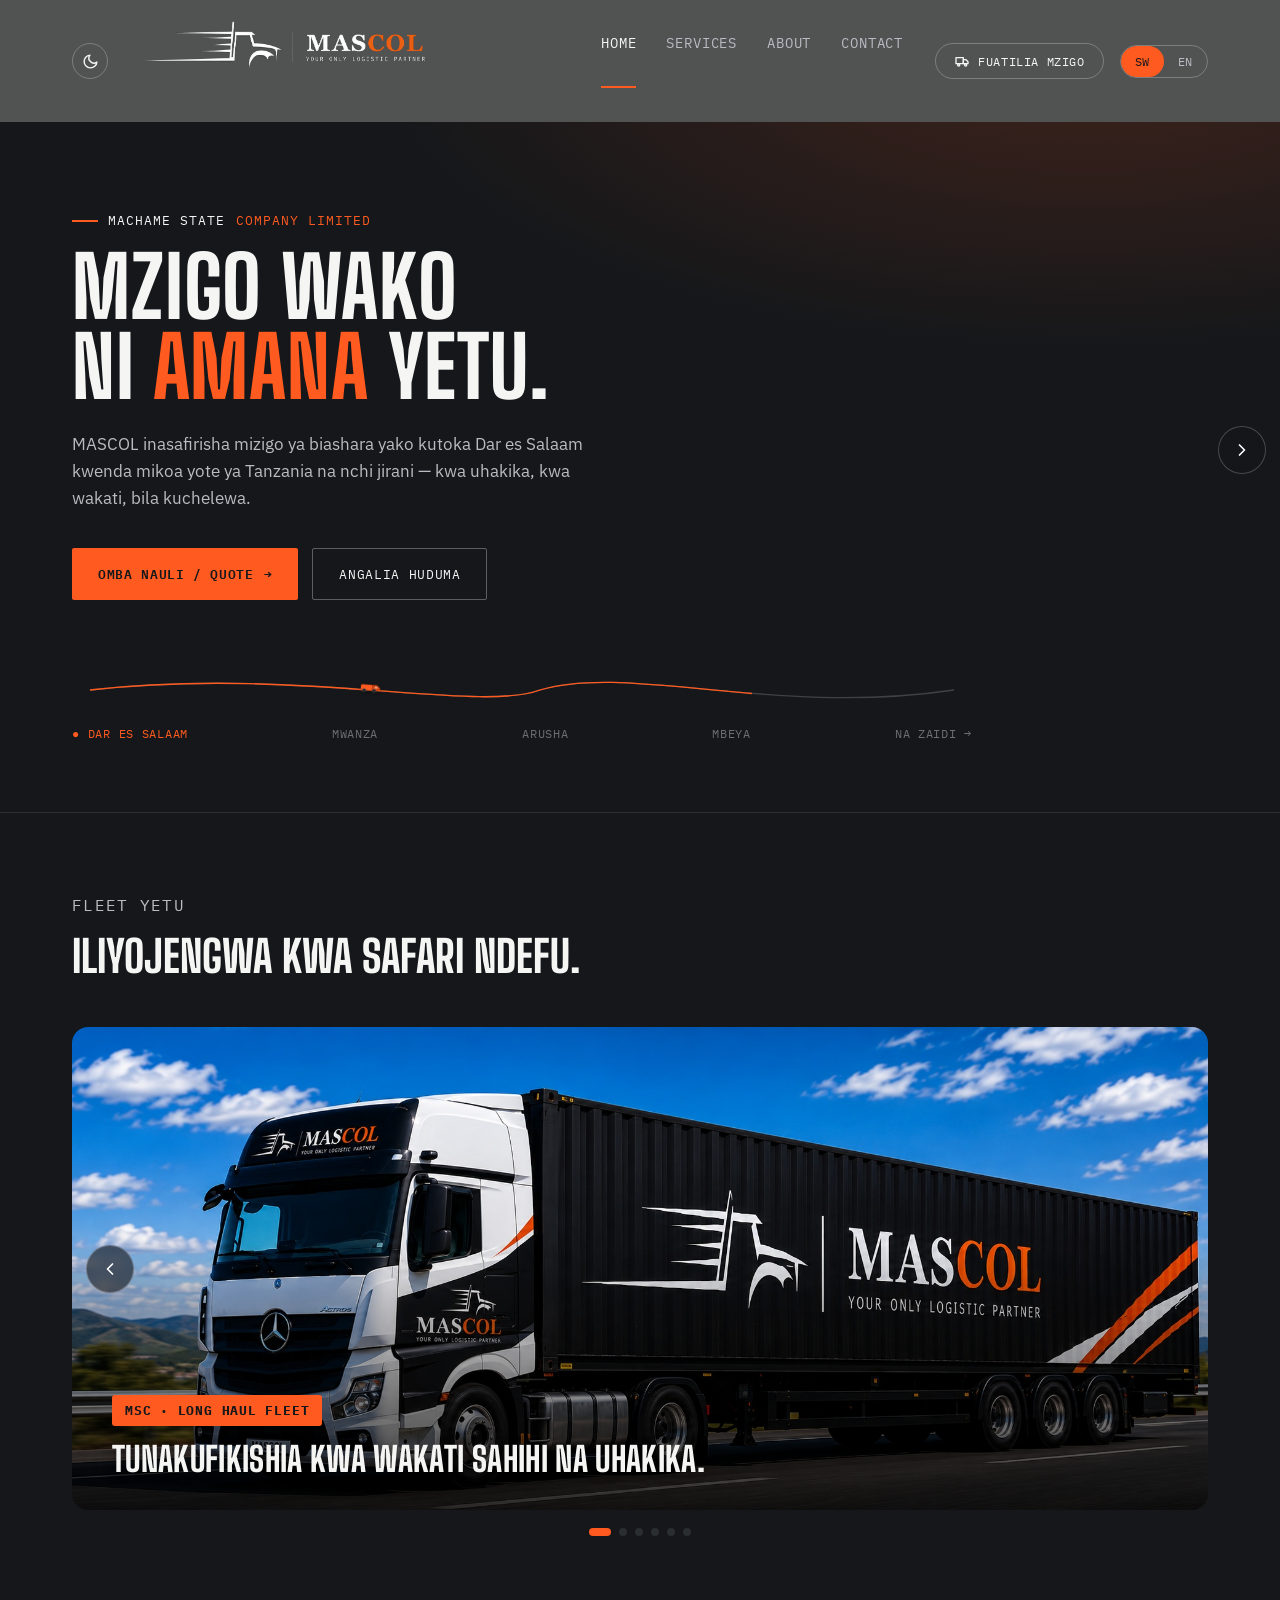
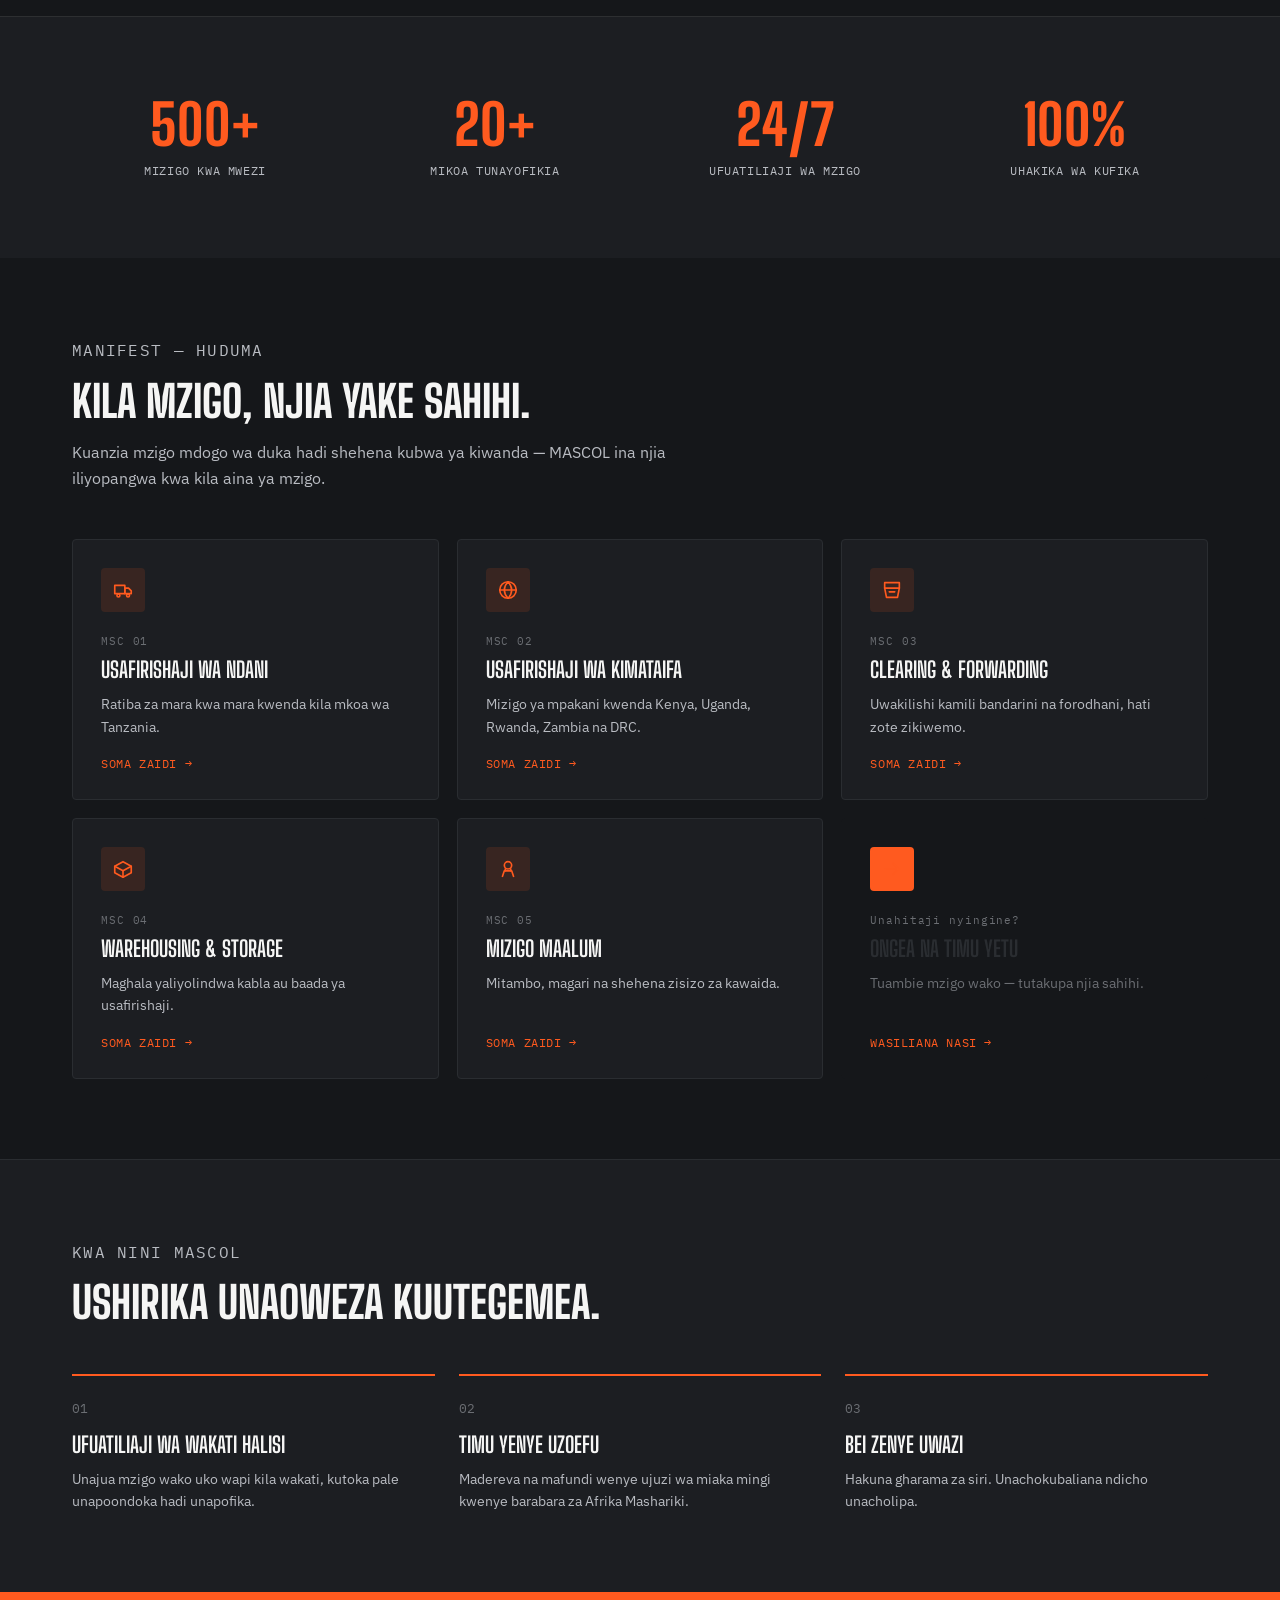
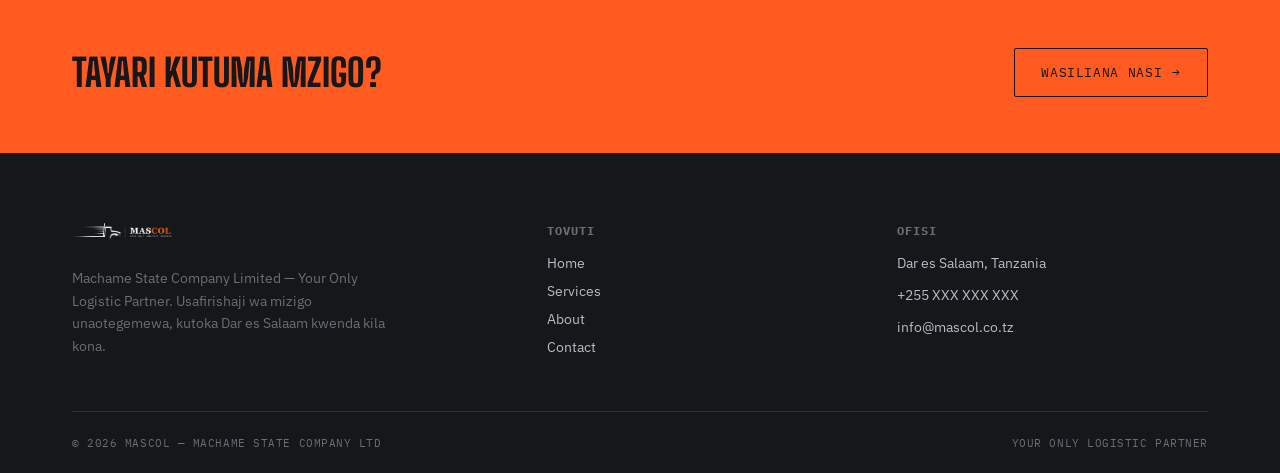
==== commit 108f9f76: "Add files via upload" ====
--- a/index.html
+++ b/index.html
@@ -66,41 +66,64 @@
           <path class="route-progress" d="M20,45 C 250,10 450,80 520,45 C 620,5 780,85 980,45" pathLength="900"/>
 
           <g class="route-dust" filter="url(#dustBlur)">
-            <circle class="dust-p" r="1.4" fill="#d8c9a3" opacity="0">
+
+            <g class="dust-puff" opacity="0">
+              <circle cx="-0.9" cy="0.2" r="0.75" fill="#c9b98e"/>
+              <circle cx="0.3" cy="-0.6" r="0.55" fill="#d8c9a3"/>
+              <circle cx="0.9" cy="0.5" r="0.5" fill="#bfae82"/>
+              <circle cx="-0.2" cy="0.8" r="0.45" fill="#cbb98f"/>
+              <circle cx="1.4" cy="-0.1" r="0.35" fill="#d8c9a3"/>
               <animateMotion dur="7s" begin="0.55s" repeatCount="indefinite" rotate="auto" keyPoints="0;1" keyTimes="0;1" calcMode="linear">
                 <mpath href="#routeCurve" xlink:href="#routeCurve"></mpath>
               </animateMotion>
-              <animate attributeName="opacity" values="0;0.55;0" keyTimes="0;0.15;1" dur="0.6s" begin="0s" repeatCount="indefinite"/>
-              <animate attributeName="r" values="1;2.4" dur="0.6s" begin="0s" repeatCount="indefinite"/>
-            </circle>
-            <circle class="dust-p" r="1.2" fill="#cbb98f" opacity="0">
-              <animateMotion dur="7s" begin="0.68s" repeatCount="indefinite" rotate="auto" keyPoints="0;1" keyTimes="0;1" calcMode="linear">
-                <mpath href="#routeCurve" xlink:href="#routeCurve"></mpath>
-              </animateMotion>
-              <animate attributeName="opacity" values="0;0.5;0" keyTimes="0;0.15;1" dur="0.7s" begin="0.08s" repeatCount="indefinite"/>
-              <animate attributeName="r" values="0.9;2.1" dur="0.7s" begin="0.08s" repeatCount="indefinite"/>
-            </circle>
-            <circle class="dust-p" r="1.1" fill="#d8c9a3" opacity="0">
-              <animateMotion dur="7s" begin="0.82s" repeatCount="indefinite" rotate="auto" keyPoints="0;1" keyTimes="0;1" calcMode="linear">
-                <mpath href="#routeCurve" xlink:href="#routeCurve"></mpath>
-              </animateMotion>
-              <animate attributeName="opacity" values="0;0.45;0" keyTimes="0;0.15;1" dur="0.65s" begin="0.15s" repeatCount="indefinite"/>
-              <animate attributeName="r" values="0.8;1.9" dur="0.65s" begin="0.15s" repeatCount="indefinite"/>
-            </circle>
-            <circle class="dust-p" r="1" fill="#c4b384" opacity="0">
-              <animateMotion dur="7s" begin="0.95s" repeatCount="indefinite" rotate="auto" keyPoints="0;1" keyTimes="0;1" calcMode="linear">
-                <mpath href="#routeCurve" xlink:href="#routeCurve"></mpath>
-              </animateMotion>
-              <animate attributeName="opacity" values="0;0.4;0" keyTimes="0;0.15;1" dur="0.75s" begin="0.2s" repeatCount="indefinite"/>
-              <animate attributeName="r" values="0.8;1.8" dur="0.75s" begin="0.2s" repeatCount="indefinite"/>
-            </circle>
-            <circle class="dust-p" r="0.9" fill="#d8c9a3" opacity="0">
-              <animateMotion dur="7s" begin="1.1s" repeatCount="indefinite" rotate="auto" keyPoints="0;1" keyTimes="0;1" calcMode="linear">
-                <mpath href="#routeCurve" xlink:href="#routeCurve"></mpath>
-              </animateMotion>
-              <animate attributeName="opacity" values="0;0.35;0" keyTimes="0;0.15;1" dur="0.8s" begin="0.25s" repeatCount="indefinite"/>
-              <animate attributeName="r" values="0.7;1.6" dur="0.8s" begin="0.25s" repeatCount="indefinite"/>
-            </circle>
+              <animate attributeName="opacity" values="0;0.5;0" keyTimes="0;0.2;1" dur="0.6s" begin="0s" repeatCount="indefinite"/>
+              <animateTransform attributeName="transform" type="scale" values="0.5;1.15" dur="0.6s" begin="0s" repeatCount="indefinite"/>
+            </g>
+
+            <g class="dust-puff" opacity="0">
+              <circle cx="-0.7" cy="-0.3" r="0.6" fill="#cbb98f"/>
+              <circle cx="0.4" cy="0.5" r="0.5" fill="#d8c9a3"/>
+              <circle cx="1" cy="-0.4" r="0.4" fill="#bfae82"/>
+              <circle cx="-0.1" cy="0.1" r="0.35" fill="#c4b384"/>
+              <animateMotion dur="7s" begin="0.7s" repeatCount="indefinite" rotate="auto" keyPoints="0;1" keyTimes="0;1" calcMode="linear">
+                <mpath href="#routeCurve" xlink:href="#routeCurve"></mpath>
+              </animateMotion>
+              <animate attributeName="opacity" values="0;0.42;0" keyTimes="0;0.2;1" dur="0.65s" begin="0.06s" repeatCount="indefinite"/>
+              <animateTransform attributeName="transform" type="scale" values="0.45;1.05" dur="0.65s" begin="0.06s" repeatCount="indefinite"/>
+            </g>
+
+            <g class="dust-puff" opacity="0">
+              <circle cx="-0.6" cy="0.4" r="0.5" fill="#d8c9a3"/>
+              <circle cx="0.5" cy="-0.3" r="0.42" fill="#c9b98e"/>
+              <circle cx="0.1" cy="0.7" r="0.3" fill="#bfae82"/>
+              <animateMotion dur="7s" begin="0.85s" repeatCount="indefinite" rotate="auto" keyPoints="0;1" keyTimes="0;1" calcMode="linear">
+                <mpath href="#routeCurve" xlink:href="#routeCurve"></mpath>
+              </animateMotion>
+              <animate attributeName="opacity" values="0;0.36;0" keyTimes="0;0.2;1" dur="0.6s" begin="0.12s" repeatCount="indefinite"/>
+              <animateTransform attributeName="transform" type="scale" values="0.4;0.95" dur="0.6s" begin="0.12s" repeatCount="indefinite"/>
+            </g>
+
+            <g class="dust-puff" opacity="0">
+              <circle cx="-0.4" cy="-0.2" r="0.4" fill="#cbb98f"/>
+              <circle cx="0.5" cy="0.3" r="0.32" fill="#d8c9a3"/>
+              <circle cx="0" cy="0.5" r="0.25" fill="#c4b384"/>
+              <animateMotion dur="7s" begin="1s" repeatCount="indefinite" rotate="auto" keyPoints="0;1" keyTimes="0;1" calcMode="linear">
+                <mpath href="#routeCurve" xlink:href="#routeCurve"></mpath>
+              </animateMotion>
+              <animate attributeName="opacity" values="0;0.3;0" keyTimes="0;0.2;1" dur="0.55s" begin="0.18s" repeatCount="indefinite"/>
+              <animateTransform attributeName="transform" type="scale" values="0.35;0.85" dur="0.55s" begin="0.18s" repeatCount="indefinite"/>
+            </g>
+
+            <g class="dust-puff" opacity="0">
+              <circle cx="-0.3" cy="0.3" r="0.32" fill="#d8c9a3"/>
+              <circle cx="0.35" cy="-0.2" r="0.26" fill="#bfae82"/>
+              <animateMotion dur="7s" begin="1.15s" repeatCount="indefinite" rotate="auto" keyPoints="0;1" keyTimes="0;1" calcMode="linear">
+                <mpath href="#routeCurve" xlink:href="#routeCurve"></mpath>
+              </animateMotion>
+              <animate attributeName="opacity" values="0;0.22;0" keyTimes="0;0.2;1" dur="0.5s" begin="0.24s" repeatCount="indefinite"/>
+              <animateTransform attributeName="transform" type="scale" values="0.3;0.7" dur="0.5s" begin="0.24s" repeatCount="indefinite"/>
+            </g>
+
           </g>
 
           <g class="route-truck">
